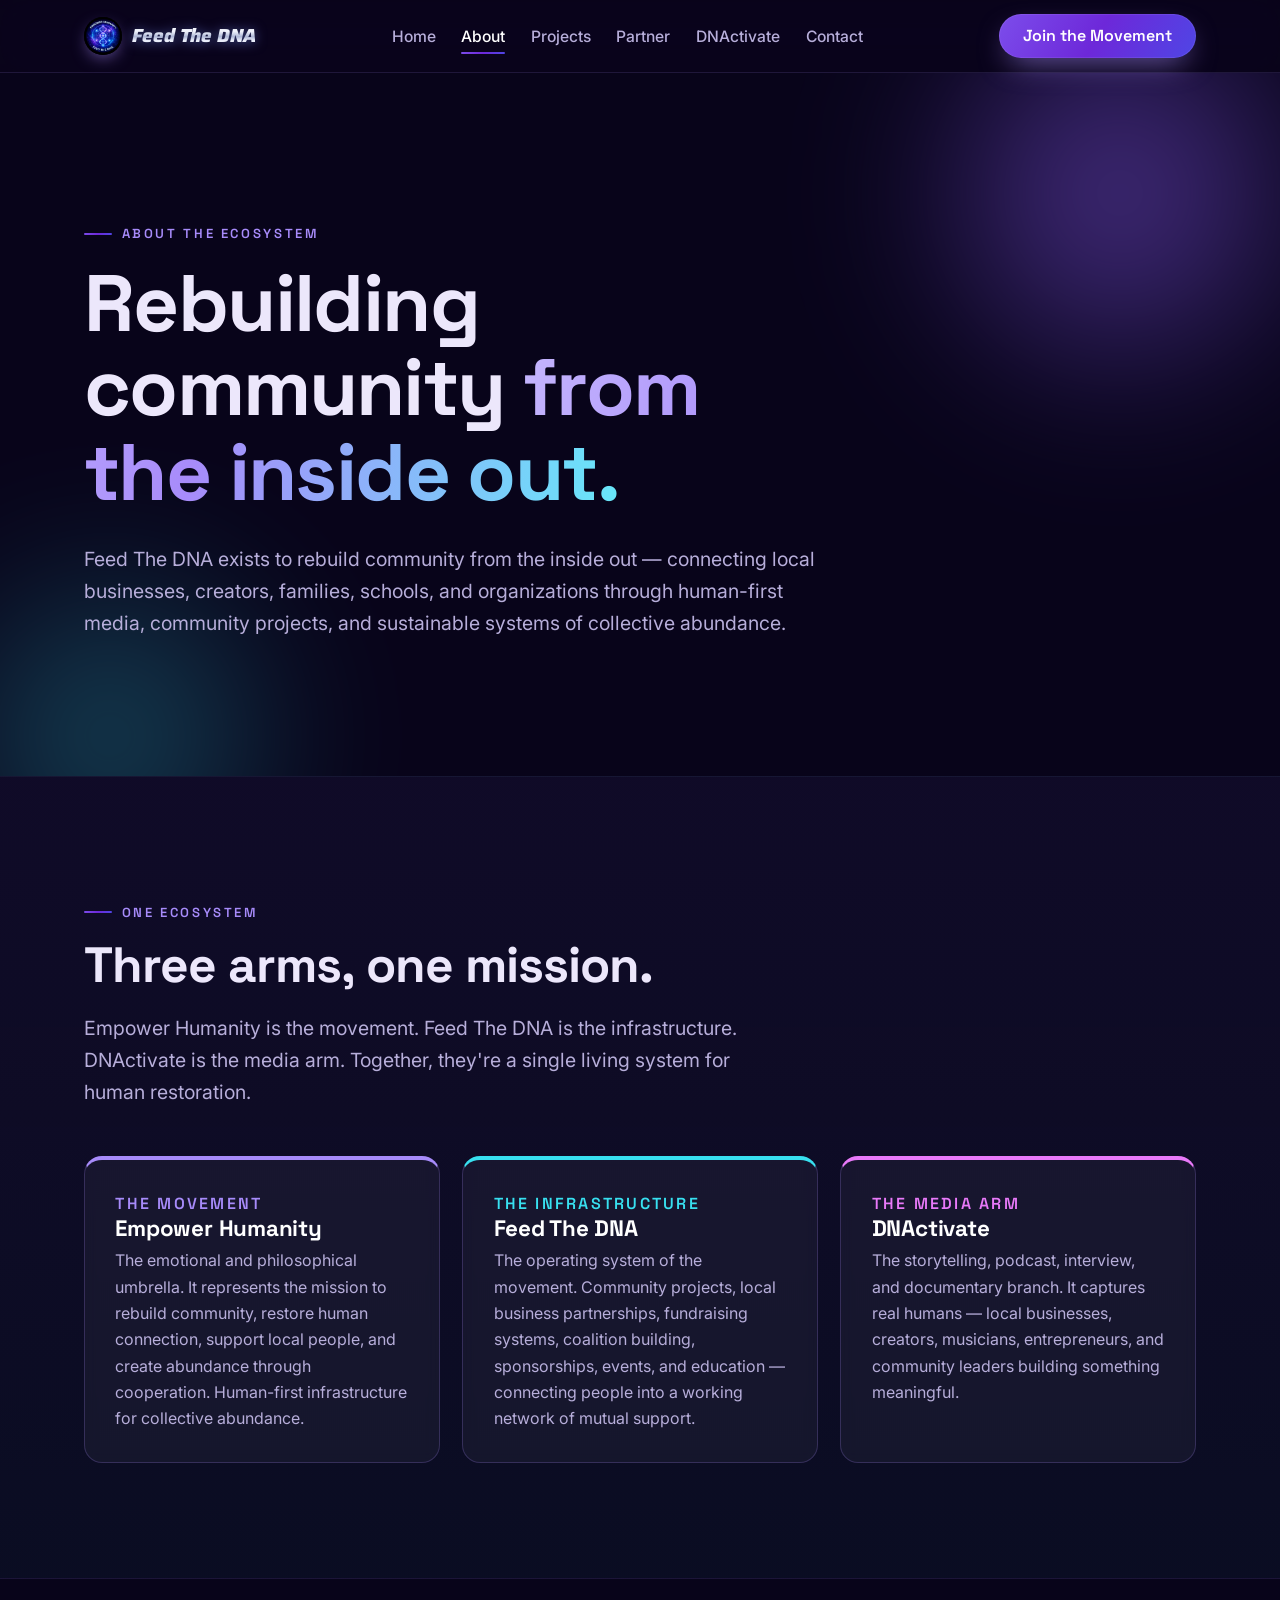
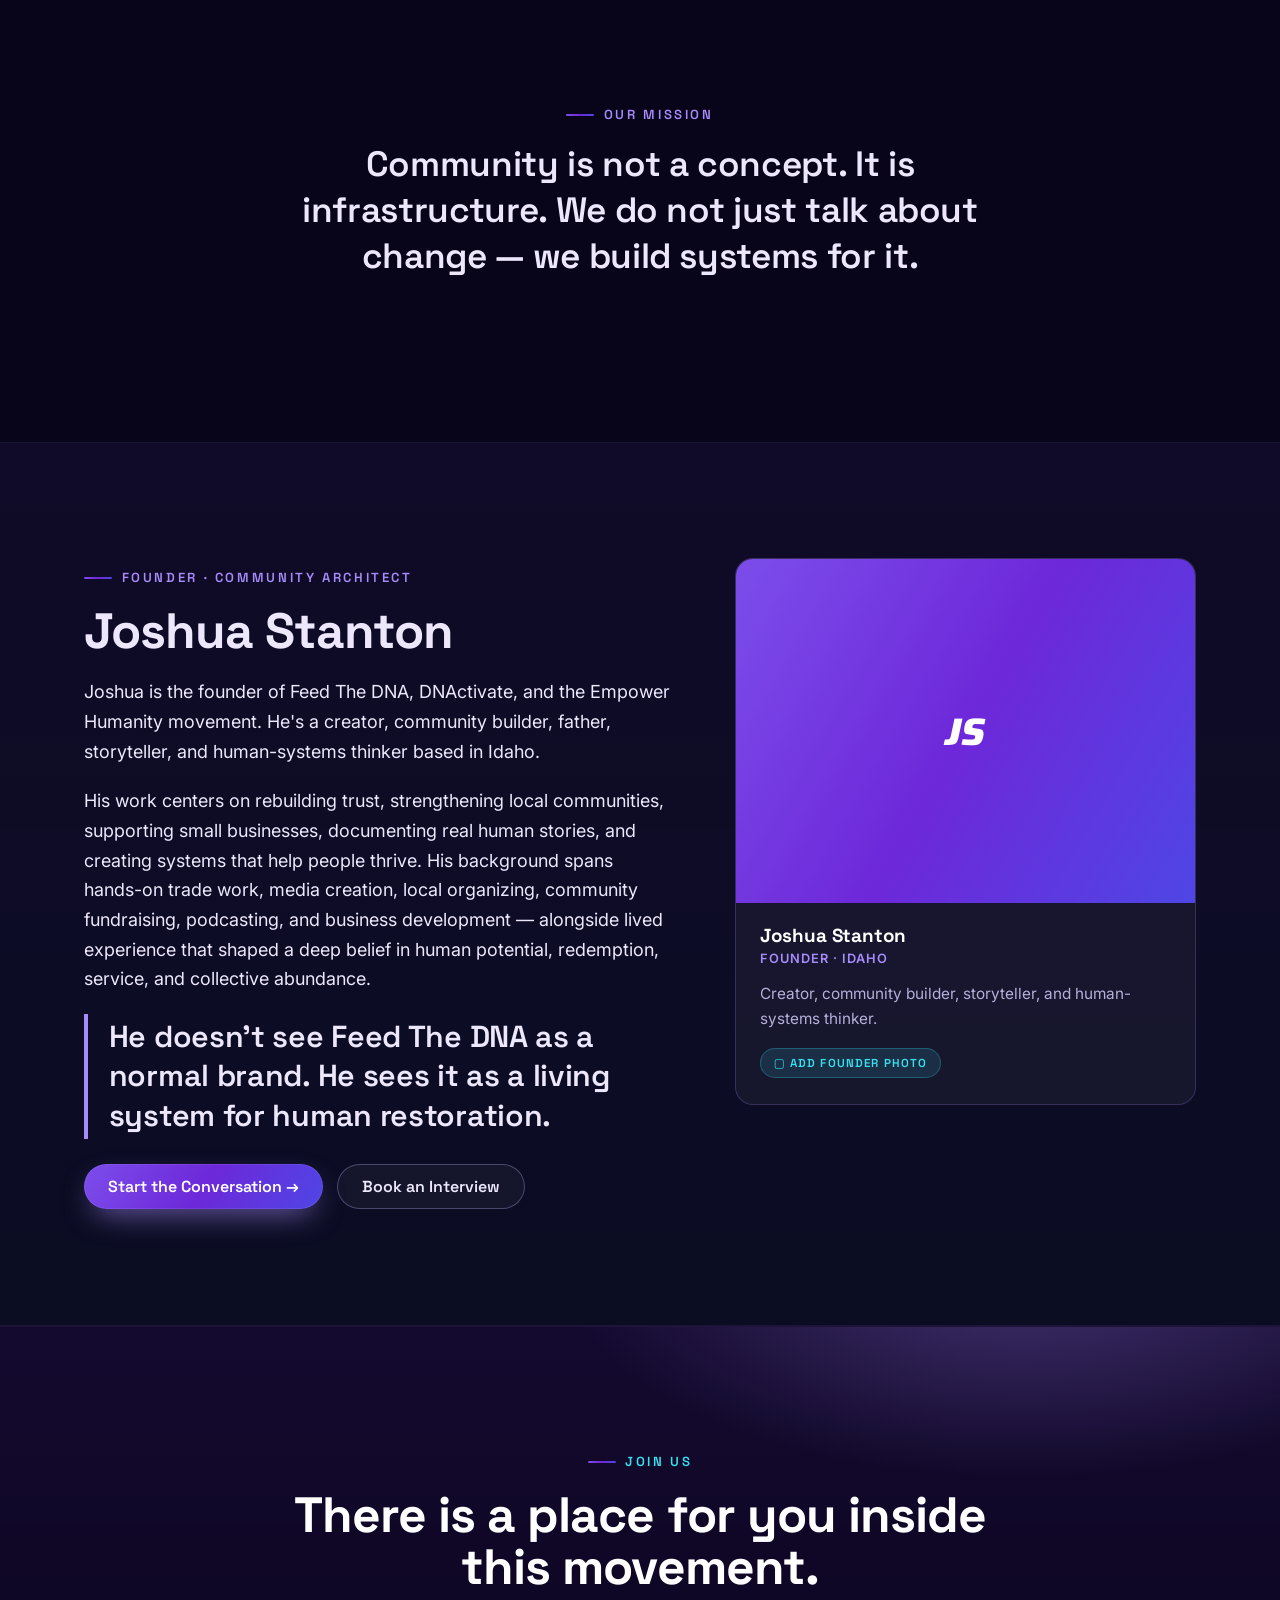
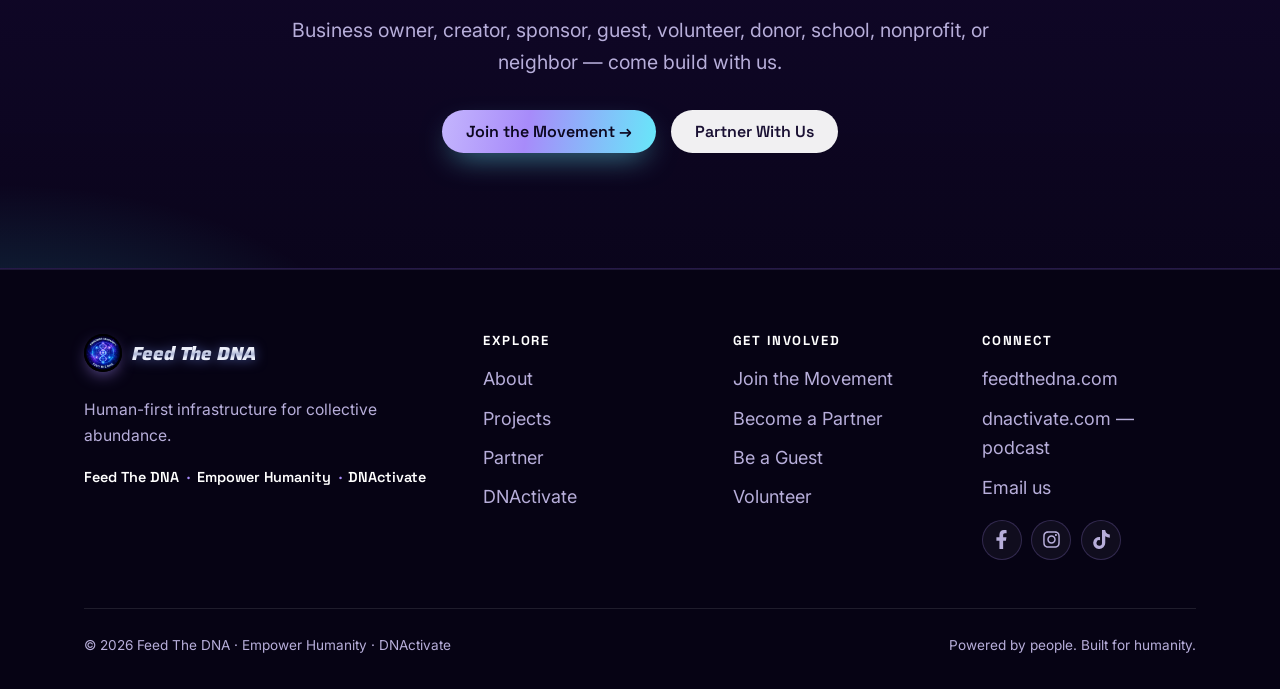
==== about.html @ fb220756 "Initial commit: Feed The DNA ecosystem site Hand-coded static site for the Empower Humanity / Feed T" ====
<!DOCTYPE html>
<html lang="en">
<head>
  <meta charset="UTF-8" />
  <meta name="viewport" content="width=device-width, initial-scale=1.0" />
  <title>About · The Movement, The Infrastructure, The Media | Feed The DNA</title>
  <meta name="description" content="The story of Feed The DNA, Empower Humanity, and DNActivate — one human-first ecosystem rebuilding community from the inside out, founded by Idaho community architect Joshua Stanton." />
  <meta name="keywords" content="Feed The DNA about, Empower Humanity, DNActivate, Joshua Stanton, Idaho community builder, community infrastructure, human potential, grassroots movement" />
  <link rel="preconnect" href="https://fonts.googleapis.com" />
  <link rel="preconnect" href="https://fonts.gstatic.com" crossorigin />
  <link href="https://fonts.googleapis.com/css2?family=Space+Grotesk:wght@500;600;700&family=Inter:wght@400;500;600&display=swap" rel="stylesheet" />
  <link rel="icon" type="image/png" href="assets/images/feedthedna-badge.png" />
  <link rel="stylesheet" href="css/styles.css" />
</head>
<body>

  <header class="nav">
    <div class="container nav__inner">
      <a class="brand" href="index.html">
        <span class="brand__mark" aria-hidden="true"><img src="assets/images/feedthedna-badge.png" alt="" /></span>
        <span>Feed&nbsp;The&nbsp;DNA</span>
      </a>
      <nav aria-label="Primary">
        <ul class="nav__links">
          <li><a href="index.html">Home</a></li>
          <li><a href="about.html" aria-current="page">About</a></li>
          <li><a href="projects.html">Projects</a></li>
          <li><a href="partner.html">Partner</a></li>
          <li><a href="dnactivate.html">DNActivate</a></li>
          <li><a href="contact.html">Contact</a></li>
        </ul>
      </nav>
      <a class="btn btn--primary nav__cta" href="contact.html">Join the Movement</a>
      <button class="nav__toggle" aria-label="Menu" aria-expanded="false"><span></span><span></span><span></span></button>
    </div>
  </header>

  <main>
    <!-- Hero -->
    <section class="hero">
      <div class="hero__bg" aria-hidden="true">
        <div class="hero__blob hero__blob--1"></div>
        <div class="hero__blob hero__blob--2"></div>
      </div>
      <div class="container">
        <p class="eyebrow">About the ecosystem</p>
        <h1 style="max-width:14ch;">Rebuilding community <span class="text-gradient">from the inside out.</span></h1>
        <p class="lead">Feed The DNA exists to rebuild community from the inside out &mdash; connecting local businesses, creators, families, schools, and organizations through human-first media, community projects, and sustainable systems of collective abundance.</p>
      </div>
    </section>

    <!-- Brand architecture -->
    <section class="section section--alt">
      <div class="container">
        <div class="section-head reveal">
          <p class="eyebrow">One ecosystem</p>
          <h2>Three arms, one mission.</h2>
          <p class="lead">Empower Humanity is the movement. Feed The DNA is the infrastructure. DNActivate is the media arm. Together, they're a single living system for human restoration.</p>
        </div>

        <div class="grid grid--3">
          <article class="card eco eco--movement reveal">
            <p class="eco__tag">The movement</p>
            <h3>Empower Humanity</h3>
            <p>The emotional and philosophical umbrella. It represents the mission to rebuild community, restore human connection, support local people, and create abundance through cooperation. Human-first infrastructure for collective abundance.</p>
          </article>
          <article class="card eco eco--infra reveal">
            <p class="eco__tag">The infrastructure</p>
            <h3>Feed The DNA</h3>
            <p>The operating system of the movement. Community projects, local business partnerships, fundraising systems, coalition building, sponsorships, events, and education &mdash; connecting people into a working network of mutual support.</p>
          </article>
          <article class="card eco eco--media reveal">
            <p class="eco__tag">The media arm</p>
            <h3>DNActivate</h3>
            <p>The storytelling, podcast, interview, and documentary branch. It captures real humans &mdash; local businesses, creators, musicians, entrepreneurs, and community leaders building something meaningful.</p>
          </article>
        </div>
      </div>
    </section>

    <!-- Mission statement -->
    <section class="section">
      <div class="container">
        <div class="section-head section-head--center reveal">
          <p class="eyebrow" style="justify-content:center;">Our mission</p>
          <p class="callout" style="border:0; padding:0; text-align:center; font-size:clamp(1.5rem,3.2vw,2.2rem);">Community is not a concept. It is infrastructure. We do not just talk about change &mdash; we build systems for it.</p>
        </div>
      </div>
    </section>

    <!-- Founder -->
    <section class="section section--alt" id="founder">
      <div class="container">
        <div class="hero__grid">
          <div class="reveal">
            <p class="eyebrow">Founder · Community architect</p>
            <h2>Joshua Stanton</h2>
            <p>Joshua is the founder of Feed The DNA, DNActivate, and the Empower Humanity movement. He's a creator, community builder, father, storyteller, and human-systems thinker based in Idaho.</p>
            <p>His work centers on rebuilding trust, strengthening local communities, supporting small businesses, documenting real human stories, and creating systems that help people thrive. His background spans hands-on trade work, media creation, local organizing, community fundraising, podcasting, and business development &mdash; alongside lived experience that shaped a deep belief in human potential, redemption, service, and collective abundance.</p>
            <p class="callout">He doesn't see Feed The DNA as a normal brand. He sees it as a living system for human restoration.</p>
            <div class="cta-row" style="margin-top:1.6rem;">
              <a class="btn btn--primary" href="contact.html">Start the Conversation &rarr;</a>
              <a class="btn btn--ghost" href="dnactivate.html">Book an Interview</a>
            </div>
          </div>
          <aside class="person reveal" style="align-self:start;">
            <div class="person__photo">JS</div>
            <div class="person__body">
              <h3 class="person__name">Joshua Stanton</h3>
              <p class="person__role">Founder · Idaho</p>
              <p class="person__bio">Creator, community builder, storyteller, and human-systems thinker.</p>
              <p style="margin:.9rem 0 0;"><span class="placeholder-note">▢ Add founder photo</span></p>
            </div>
          </aside>
        </div>
      </div>
    </section>

    <!-- CTA band -->
    <section class="section band">
      <div class="container">
        <div class="section-head section-head--center reveal" style="margin-bottom:2rem;">
          <p class="eyebrow" style="justify-content:center;">Join us</p>
          <h2>There is a place for you inside this movement.</h2>
          <p class="lead" style="margin-inline:auto;">Business owner, creator, sponsor, guest, volunteer, donor, school, nonprofit, or neighbor &mdash; come build with us.</p>
        </div>
        <div class="cta-row reveal" style="justify-content:center;">
          <a class="btn btn--gold" href="contact.html">Join the Movement &rarr;</a>
          <a class="btn btn--light" href="partner.html">Partner With Us</a>
        </div>
      </div>
    </section>
  </main>

  <footer class="footer">
    <div class="container">
      <div class="footer__grid">
        <div>
          <a class="brand" href="index.html"><span class="brand__mark" aria-hidden="true"><img src="assets/images/feedthedna-badge.png" alt="" /></span><span>Feed&nbsp;The&nbsp;DNA</span></a>
          <p class="footer__tagline">Human-first infrastructure for collective abundance.</p>
          <div class="footer__brands"><span>Feed The DNA</span><span>Empower Humanity</span><span>DNActivate</span></div>
        </div>
        <div>
          <h4>Explore</h4>
          <ul>
            <li><a href="about.html">About</a></li>
            <li><a href="projects.html">Projects</a></li>
            <li><a href="partner.html">Partner</a></li>
            <li><a href="dnactivate.html">DNActivate</a></li>
          </ul>
        </div>
        <div>
          <h4>Get involved</h4>
          <ul>
            <li><a href="contact.html">Join the Movement</a></li>
            <li><a href="partner.html">Become a Partner</a></li>
            <li><a href="dnactivate.html">Be a Guest</a></li>
            <li><a href="contact.html">Volunteer</a></li>
          </ul>
        </div>
        <div>
          <h4>Connect</h4>
          <ul>
            <li><a href="https://www.feedthedna.com" target="_blank" rel="noopener">feedthedna.com</a></li>
            <li><a href="https://www.dnactivate.com" target="_blank" rel="noopener">dnactivate.com &mdash; podcast</a></li>
            <li><a href="contact.html">Email us</a></li>
          </ul>
          <div class="socials">
            <a class="social" href="https://www.facebook.com/share/1DpHsLjk6c" target="_blank" rel="noopener" aria-label="Facebook"><svg viewBox="0 0 320 512" aria-hidden="true"><path d="M279.14 288l14.22-92.66h-88.91v-60.13c0-25.35 12.42-50.06 52.24-50.06h40.42V6.26S260.43 0 225.36 0c-73.22 0-121.08 44.38-121.08 124.72v70.62H22.89V288h81.39v224h100.17V288z"/></svg></a>
            <a class="social" href="https://www.instagram.com/stantonsonanisland/" target="_blank" rel="noopener" aria-label="Instagram"><svg viewBox="0 0 448 512" aria-hidden="true"><path d="M224.1 141c-63.6 0-114.9 51.3-114.9 114.9s51.3 114.9 114.9 114.9S339 319.5 339 255.9 287.7 141 224.1 141zm0 189.6c-41.1 0-74.7-33.5-74.7-74.7s33.5-74.7 74.7-74.7 74.7 33.5 74.7 74.7-33.6 74.7-74.7 74.7zm146.4-194.3c0 14.9-12 26.8-26.8 26.8-14.9 0-26.8-12-26.8-26.8s12-26.8 26.8-26.8 26.8 12 26.8 26.8zm76.1 27.2c-1.7-35.9-9.9-67.7-36.2-93.9-26.2-26.2-58-34.4-93.9-36.2-37-2.1-147.9-2.1-184.9 0-35.8 1.7-67.6 9.9-93.9 36.1s-34.4 58-36.2 93.9c-2.1 37-2.1 147.9 0 184.9 1.7 35.9 9.9 67.7 36.2 93.9s58 34.4 93.9 36.2c37 2.1 147.9 2.1 184.9 0 35.9-1.7 67.7-9.9 93.9-36.2 26.2-26.2 34.4-58 36.2-93.9 2.1-37 2.1-147.8 0-184.8zM398.8 388c-7.8 19.6-22.9 34.7-42.6 42.6-29.5 11.7-99.5 9-132.1 9s-102.7 2.6-132.1-9c-19.6-7.8-34.7-22.9-42.6-42.6-11.7-29.5-9-99.5-9-132.1s-2.6-102.7 9-132.1c7.8-19.6 22.9-34.7 42.6-42.6 29.5-11.7 99.5-9 132.1-9s102.7-2.6 132.1 9c19.6 7.8 34.7 22.9 42.6 42.6 11.7 29.5 9 99.5 9 132.1s2.7 102.7-9 132.1z"/></svg></a>
            <a class="social" href="https://www.tiktok.com/@stantonsonanisland" target="_blank" rel="noopener" aria-label="TikTok"><svg viewBox="0 0 448 512" aria-hidden="true"><path d="M448 209.91a210.06 210.06 0 0 1-122.77-39.25V349.38A162.55 162.55 0 1 1 185 188.31V278.2a74.62 74.62 0 1 0 52.23 71.18V0h88a121.18 121.18 0 0 0 1.86 22.17h0A122.18 122.18 0 0 0 381 102.39a121.43 121.43 0 0 0 67 20.14z"/></svg></a>
          </div>
        </div>
      </div>
      <div class="footer__bottom">
        <span>© <span data-year>2026</span> Feed The DNA · Empower Humanity · DNActivate</span>
        <span>Powered by people. Built for humanity.</span>
      </div>
    </div>
  </footer>

  <script src="js/main.js"></script>
</body>
</html>
---- css/styles.css ----
/* ==========================================================================
   Feed the DNA — Empower Humanity · DNActivate
   Cosmic / sacred-geometry theme. Deep violet space, chrome wordmarks,
   Flower-of-Life motif. DNActivate page overrides to a blue/orange DNA palette.
   ========================================================================== */
@import url('https://fonts.googleapis.com/css2?family=Saira:ital,wght@1,600;1,700;1,800;1,900&display=swap');

/* ---- Design tokens ----------------------------------------------------- */
:root {
  /* Cosmic neutrals */
  --bg-0:        #08041A;   /* near-black violet (page base) */
  --bg-1:        #0E0726;
  --bg-2:        #160A33;
  --ink:         #ECE7FB;   /* light text */
  --ink-soft:    #B7AEDA;
  --ink-faint:   #8A80B4;

  /* Accents */
  --accent:      #A78BFA;   /* violet — links, eyebrows */
  --accent-2:    #38E0F0;   /* cyan — secondary glow */
  --magenta:     #E879F9;
  --grad-primary: linear-gradient(120deg, #7C4DEB 0%, #6D28D9 50%, #4F46E5 100%);
  --grad-text:    linear-gradient(100deg, #C4B5FD 0%, #A78BFA 40%, #67E8F9 100%);
  --grad-soft:    linear-gradient(120deg, rgba(139,92,246,.18), rgba(56,224,240,.16));

  /* Chrome wordmark gradient */
  --chrome: linear-gradient(180deg, #ffffff 0%, #eef1fb 36%, #aeb7d6 52%, #e9edfa 64%, #ffffff 100%);

  /* Glass surfaces */
  --panel:       rgba(255,255,255,.045);
  --panel-2:     rgba(255,255,255,.07);
  --panel-brd:   color-mix(in srgb, var(--accent) 22%, transparent);

  /* Legacy aliases (kept so older references still resolve) */
  --flame: var(--grad-primary);
  --flame-soft: var(--grad-soft);
  --text-grad: var(--grad-text);
  --gold: var(--accent);
  --gold-bright: var(--accent-2);
  --copper: var(--accent);
  --olive: var(--accent-2);

  /* Type */
  --font-chrome: "Saira", "Space Grotesk", system-ui, sans-serif;
  --font-display: "Space Grotesk", "Segoe UI", system-ui, sans-serif;
  --font-body: "Inter", "Segoe UI", system-ui, -apple-system, sans-serif;

  /* Structure */
  --maxw: 1160px;
  --radius: 18px;
  --radius-sm: 12px;
  --shadow: 0 24px 60px -26px rgba(0,0,0,.75);
  --shadow-soft: 0 14px 40px -22px color-mix(in srgb, var(--accent) 55%, transparent);
  --ease: cubic-bezier(.22,.61,.36,1);
}

/* DNActivate page palette override (blue + orange DNA) */
body.page-dna {
  --accent:   #35BBFF;
  --accent-2: #FF8A2A;
  --magenta:  #FF7A18;
  --grad-primary: linear-gradient(120deg, #1B73C8 0%, #3A37B0 50%, #C24E08 100%);
  --grad-text:    linear-gradient(100deg, #8FD9FF 0%, #C9B6FF 45%, #FFB23E 100%);
  --grad-soft:    linear-gradient(120deg, rgba(46,168,255,.18), rgba(255,122,24,.16));
}

/* ---- Reset / base ------------------------------------------------------ */
*, *::before, *::after { box-sizing: border-box; }
html { scroll-behavior: smooth; -webkit-text-size-adjust: 100%; background: var(--bg-0); }
body {
  margin: 0;
  font-family: var(--font-body);
  font-size: 18px;
  line-height: 1.65;
  color: var(--ink);
  background: var(--bg-0);
  -webkit-font-smoothing: antialiased;
  text-rendering: optimizeLegibility;
  position: relative;
}

/* Global cosmic background — glows + base (no-JS friendly) */
body::before {
  content: ""; position: fixed; inset: 0; z-index: -2; pointer-events: none;
  background:
    radial-gradient(1000px 560px at 50% -8%, rgba(139,92,246,.40), transparent 60%),
    radial-gradient(760px 620px at 10% 16%, rgba(76,29,149,.42), transparent 62%),
    radial-gradient(820px 640px at 92% 26%, rgba(37,99,235,.26), transparent 60%),
    radial-gradient(700px 700px at 70% 108%, rgba(124,58,237,.3), transparent 60%),
    linear-gradient(180deg, #0A0520 0%, #0D0726 42%, #08041A 100%);
}
/* Flower-of-Life dome + starfield */
body::after {
  content: ""; position: fixed; inset: 0; z-index: -1; pointer-events: none;
  background:
    url('../assets/flower-of-life.svg') center -110px / min(880px, 128vw) auto no-repeat,
    radial-gradient(1.4px 1.4px at 12% 22%, rgba(255,255,255,.7), transparent 60%),
    radial-gradient(1.2px 1.2px at 28% 64%, rgba(255,255,255,.55), transparent 60%),
    radial-gradient(1.6px 1.6px at 48% 32%, rgba(255,255,255,.65), transparent 60%),
    radial-gradient(1.2px 1.2px at 66% 72%, rgba(199,210,254,.6), transparent 60%),
    radial-gradient(1.5px 1.5px at 82% 18%, rgba(255,255,255,.6), transparent 60%),
    radial-gradient(1.1px 1.1px at 90% 56%, rgba(255,255,255,.5), transparent 60%),
    radial-gradient(1.3px 1.3px at 38% 88%, rgba(255,255,255,.5), transparent 60%);
  opacity: .6;
}
/* DNActivate: drop the violet flower-of-life dome, keep only the starfield */
body.page-dna::after {
  opacity: .4;
  background:
    radial-gradient(1.4px 1.4px at 12% 22%, rgba(255,255,255,.7), transparent 60%),
    radial-gradient(1.2px 1.2px at 28% 64%, rgba(255,255,255,.55), transparent 60%),
    radial-gradient(1.6px 1.6px at 48% 32%, rgba(255,255,255,.65), transparent 60%),
    radial-gradient(1.2px 1.2px at 66% 72%, rgba(199,210,254,.6), transparent 60%),
    radial-gradient(1.5px 1.5px at 82% 18%, rgba(255,255,255,.6), transparent 60%),
    radial-gradient(1.1px 1.1px at 90% 56%, rgba(255,255,255,.5), transparent 60%),
    radial-gradient(1.3px 1.3px at 38% 88%, rgba(255,255,255,.5), transparent 60%);
}
/* DNActivate: recolor the global cosmic wash to blue + orange */
body.page-dna::before {
  background:
    radial-gradient(1000px 560px at 50% -8%, rgba(46,168,255,.40), transparent 60%),
    radial-gradient(760px 620px at 10% 16%, rgba(37,99,235,.34), transparent 62%),
    radial-gradient(820px 640px at 90% 28%, rgba(255,122,24,.26), transparent 60%),
    radial-gradient(720px 700px at 72% 112%, rgba(255,138,42,.22), transparent 60%),
    linear-gradient(180deg, #04122A 0%, #06122B 44%, #050A1E 100%);
}

img { max-width: 100%; display: block; }
a { color: var(--accent); text-decoration: none; }
a:hover { text-decoration: underline; }

h1, h2, h3, h4 {
  font-family: var(--font-display);
  line-height: 1.06;
  letter-spacing: -0.02em;
  margin: 0 0 .4em;
  font-weight: 700;
  color: var(--ink);
}
h1 { font-size: clamp(2.6rem, 7vw, 5rem); }
h2 { font-size: clamp(2rem, 4.5vw, 3.1rem); }
h3 { font-size: 1.4rem; letter-spacing: -0.01em; }
p { margin: 0 0 1.1em; }

.container { width: 100%; max-width: var(--maxw); margin-inline: auto; padding-inline: 24px; }
.section { padding: clamp(64px, 9vw, 116px) 0; position: relative; }
.section--tight { padding: clamp(48px, 6vw, 80px) 0; }
.section--alt {
  background: linear-gradient(180deg, rgba(124,92,220,.07), rgba(56,224,240,.04));
  border-block: 1px solid rgba(168,140,255,.08);
}

.eyebrow {
  font-family: var(--font-display);
  font-weight: 600;
  font-size: .82rem;
  letter-spacing: .2em;
  text-transform: uppercase;
  color: var(--accent);
  margin: 0 0 1rem;
  display: inline-flex;
  align-items: center;
  gap: .6rem;
}
.eyebrow::before { content: ""; width: 28px; height: 2px; background: var(--grad-primary); border-radius: 2px; }
.lead { font-size: 1.22rem; color: var(--ink-soft); max-width: 62ch; }

/* Heading accents */
.text-gradient {
  background: var(--grad-text);
  -webkit-background-clip: text; background-clip: text; color: transparent;
}
.text-chrome, .wordmark {
  font-family: var(--font-chrome);
  font-style: italic;
  font-weight: 800;
  letter-spacing: -.01em;
  background: var(--chrome);
  -webkit-background-clip: text; background-clip: text; color: transparent;
  filter: drop-shadow(0 2px 14px rgba(120,150,255,.55));
}

.callout {
  font-family: var(--font-display);
  font-weight: 600;
  font-size: clamp(1.3rem, 2.6vw, 1.9rem);
  line-height: 1.3; letter-spacing: -.01em;
  border-left: 4px solid var(--accent);
  padding: .2rem 0 .2rem 1.3rem; margin: 0;
}

.visually-hidden {
  position: absolute !important; width: 1px; height: 1px; padding: 0; margin: -1px;
  overflow: hidden; clip: rect(0 0 0 0); white-space: nowrap; border: 0;
}

/* ---- Buttons ----------------------------------------------------------- */
.btn {
  display: inline-flex; align-items: center; gap: .55rem;
  font-family: var(--font-display); font-weight: 600; font-size: 1rem;
  padding: .85rem 1.5rem; border-radius: 999px; border: 0; cursor: pointer;
  transition: transform .25s var(--ease), box-shadow .25s var(--ease), background .25s var(--ease), color .25s var(--ease);
  text-decoration: none; line-height: 1;
}
.btn--primary {
  background: var(--grad-primary); color: #fff;
  box-shadow: 0 12px 30px -10px color-mix(in srgb, var(--accent) 72%, transparent), inset 0 0 0 1px rgba(255,255,255,.08);
}
.btn--primary:hover { transform: translateY(-2px); box-shadow: 0 18px 40px -10px color-mix(in srgb, var(--accent-2) 55%, transparent); text-decoration: none; }
.btn--ghost { background: rgba(255,255,255,.04); color: var(--ink); border: 1.5px solid rgba(199,189,255,.3); }
.btn--ghost:hover { border-color: var(--accent); color: #fff; transform: translateY(-2px); text-decoration: none; box-shadow: 0 0 0 3px rgba(167,139,250,.18); }
.btn--light { background: rgba(255,255,255,.94); color: #1a1033; }
.btn--light:hover { transform: translateY(-2px); text-decoration: none; box-shadow: 0 14px 30px -12px rgba(255,255,255,.4); }
.btn--gold { background: var(--grad-text); color: #0c0720; box-shadow: 0 12px 30px -10px rgba(103,232,249,.6); }
.btn--gold:hover { transform: translateY(-2px); text-decoration: none; }
.cta-row { display: flex; flex-wrap: wrap; gap: .9rem; }

/* Visible keyboard focus (WCAG 2.4.7) */
a:focus-visible, .btn:focus-visible, .nav__links a:focus-visible, .brand:focus-visible,
.card__link:focus-visible, .nav__toggle:focus-visible, input:focus-visible,
textarea:focus-visible, select:focus-visible {
  outline: 2px solid var(--accent-2);
  outline-offset: 3px;
  border-radius: 6px;
}

/* ---- Navigation -------------------------------------------------------- */
.nav {
  position: sticky; top: 0; z-index: 50;
  background: rgba(10,5,26,.72);
  backdrop-filter: saturate(150%) blur(14px);
  border-bottom: 1px solid rgba(168,140,255,.14);
}
.nav__inner { display: flex; align-items: center; justify-content: space-between; gap: 1.5rem; height: 72px; }
.brand { display: inline-flex; align-items: center; gap: .6rem; font-family: var(--font-chrome); font-style: italic; font-weight: 800; font-size: 1.18rem; color: var(--ink); letter-spacing: -.01em; }
.brand:hover { text-decoration: none; }
.brand span:not(.brand__mark) {
  background: var(--chrome); -webkit-background-clip: text; background-clip: text; color: transparent;
  filter: drop-shadow(0 1px 6px rgba(120,150,255,.5));
}
.brand__mark {
  width: 38px; height: 38px; border-radius: 50%; overflow: hidden; background: #05030f;
  box-shadow: 0 6px 18px -6px color-mix(in srgb, var(--accent) 80%, transparent); flex: none;
}
.brand__mark img { width: 100%; height: 100%; object-fit: cover; display: block; }

/* Social icon links */
.socials { display: flex; gap: .6rem; margin-top: 1.1rem; }
.social {
  width: 40px; height: 40px; border-radius: 50%; display: grid; place-items: center;
  background: var(--panel); border: 1px solid var(--panel-brd); color: var(--ink-soft);
  transition: transform .2s var(--ease), border-color .2s var(--ease), color .2s var(--ease), box-shadow .2s var(--ease);
}
.social:hover { color: #fff; border-color: var(--accent); transform: translateY(-2px); box-shadow: 0 0 0 3px color-mix(in srgb, var(--accent) 18%, transparent); text-decoration: none; }
.social svg { width: 19px; height: 19px; fill: currentColor; }
.nav__links { display: flex; align-items: center; gap: 1.6rem; list-style: none; margin: 0; padding: 0; }
.nav__links a { color: var(--ink-soft); font-weight: 500; font-size: .98rem; position: relative; padding: .25rem 0; }
.nav__links a:hover, .nav__links a[aria-current="page"] { color: #fff; text-decoration: none; }
.nav__links a[aria-current="page"]::after { content: ""; position: absolute; left: 0; right: 0; bottom: -4px; height: 2px; background: var(--grad-primary); border-radius: 2px; }
.nav__cta { display: inline-flex; }
.nav__toggle { display: none; background: none; border: 0; cursor: pointer; padding: 8px; }
.nav__toggle span { display: block; width: 24px; height: 2px; background: var(--ink); margin: 5px 0; border-radius: 2px; transition: .25s var(--ease); }

/* ---- Hero (text) ------------------------------------------------------- */
.hero { position: relative; overflow: hidden; padding: clamp(72px, 11vw, 148px) 0 clamp(64px, 9vw, 116px); }
.hero__bg { position: absolute; inset: 0; z-index: 0; pointer-events: none; }
.hero__blob { position: absolute; border-radius: 50%; filter: blur(70px); opacity: .55; }
.hero__blob--1 { width: 480px; height: 480px; background: radial-gradient(circle, #8B5CF6, transparent 70%); top: -120px; right: -80px; }
.hero__blob--2 { width: 440px; height: 440px; background: radial-gradient(circle, #38E0F0, transparent 70%); bottom: -180px; left: -110px; opacity: .32; }
.hero .container { position: relative; z-index: 1; }
.hero__grid { display: grid; grid-template-columns: 1.12fr .88fr; gap: clamp(2rem, 5vw, 4rem); align-items: center; }
.hero h1 { margin-bottom: .35em; }
.hero__actions { display: flex; flex-wrap: wrap; gap: .9rem; margin-top: 2rem; }
.hero__stats { display: flex; gap: 2.2rem; margin-top: 3rem; flex-wrap: wrap; }
.stat__num { font-family: var(--font-display); font-weight: 700; font-size: 1.9rem; line-height: 1; }
.stat__label { font-size: .9rem; color: var(--ink-soft); margin-top: .35rem; }

/* ---- Hero (full-screen photo) ----------------------------------------- */
.hero--photo {
  position: relative; min-height: clamp(560px, 88vh, 940px);
  display: flex; align-items: flex-end;
  padding: clamp(96px, 14vh, 168px) 0 clamp(48px, 8vh, 104px);
  background-position: center; background-size: cover; background-repeat: no-repeat;
  overflow: hidden;
}
/* Cosmic overlay — adds glow/geometry, enhances the photo and carries the look in the image-less fallback */
.hero--photo::after { content: ""; position: absolute; inset: 0; z-index: 1; pointer-events: none; mix-blend-mode: screen; }
.hero--empower::after {
  background:
    radial-gradient(720px 240px at 50% 52%, rgba(150,180,255,.28), transparent 70%);
}
.hero--dnactivate::after {
  background:
    radial-gradient(680px 460px at 24% 26%, rgba(53,187,255,.5), transparent 62%),
    radial-gradient(620px 460px at 80% 74%, rgba(255,138,42,.42), transparent 64%);
}
/* On very narrow/portrait screens, letterbox the full banner instead of hard-cropping the sides */
@media (max-aspect-ratio: 3/4) { .hero--photo { background-size: contain; background-color: var(--bg-0); } }
.hero--photo .container { position: relative; z-index: 2; text-align: center; }
.hero--photo .lead { margin-inline: auto; }
.hero--photo .hero__actions { justify-content: center; margin-top: 1.6rem; }
.hero--photo .eyebrow { justify-content: center; }
.hero--empower {
  background-image:
    linear-gradient(180deg, rgba(8,4,22,.28) 0%, rgba(8,4,22,.04) 38%, rgba(8,4,22,.52) 74%, rgba(8,4,22,.96) 100%),
    url('../assets/images/empower-humanity.png');
}
.hero--dnactivate {
  background-image:
    linear-gradient(180deg, rgba(4,7,22,.30) 0%, rgba(4,7,22,.04) 38%, rgba(4,7,22,.58) 74%, rgba(4,7,22,.97) 100%),
    url('../assets/images/dnactivate.png');
}

/* Glass info card (used in two-col heroes) */
.hero__card {
  background: var(--panel); border: 1px solid var(--panel-brd);
  border-radius: var(--radius); padding: 2rem; box-shadow: var(--shadow);
  backdrop-filter: blur(8px); position: relative; overflow: hidden;
}
.hero__card::before { content: ""; position: absolute; inset: 0; background: radial-gradient(440px 220px at 90% -10%, rgba(167,139,250,.28), transparent 60%); }
.hero__card > * { position: relative; z-index: 1; }
.hero__card h3 { color: #fff; }
.hero__card p { color: var(--ink-soft); }
.hero__card-tag { font-family: var(--font-display); font-weight: 600; font-size: .78rem; letter-spacing: .16em; text-transform: uppercase; color: var(--accent-2); }

/* ---- Section header ---------------------------------------------------- */
.section-head { max-width: 64ch; margin-bottom: 3rem; }
.section-head--center { margin-inline: auto; text-align: center; }

/* ---- Cards / grids ----------------------------------------------------- */
.grid { display: grid; gap: 1.4rem; }
.grid--3 { grid-template-columns: repeat(3, 1fr); }
.grid--2 { grid-template-columns: repeat(2, 1fr); }
.grid--4 { grid-template-columns: repeat(4, 1fr); }

.card {
  background: var(--panel); border: 1px solid var(--panel-brd);
  border-radius: var(--radius); padding: 1.9rem;
  backdrop-filter: blur(6px);
  transition: transform .3s var(--ease), box-shadow .3s var(--ease), border-color .3s var(--ease);
}
.card:hover { transform: translateY(-4px); box-shadow: var(--shadow-soft); border-color: rgba(167,139,250,.4); }
.card__icon { width: 52px; height: 52px; border-radius: 14px; background: var(--grad-soft); display: grid; place-items: center; font-size: 1.5rem; margin-bottom: 1.1rem; border: 1px solid color-mix(in srgb, var(--accent) 24%, transparent); }
.card h3 { margin-bottom: .4rem; color: #fff; }
.card p { color: var(--ink-soft); margin: 0; font-size: 1rem; }
.card__link { display: inline-block; margin-top: 1rem; font-family: var(--font-display); font-weight: 600; font-size: .95rem; }

/* Ecosystem cards — cosmic trio */
.eco { border-top: 4px solid var(--accent); }
.eco--movement { border-top-color: #A78BFA; }
.eco--infra    { border-top-color: #38E0F0; }
.eco--media    { border-top-color: #E879F9; }
.eco__tag { font-family: var(--font-display); font-weight: 600; font-size: .78rem; letter-spacing: .14em; text-transform: uppercase; color: var(--ink-faint); margin-bottom: .4rem; }
.eco--movement .eco__tag { color: #A78BFA; }
.eco--infra .eco__tag { color: #38E0F0; }
.eco--media .eco__tag { color: #E879F9; }

/* ---- Operating loop ---------------------------------------------------- */
.loop { display: grid; grid-template-columns: repeat(4, 1fr); gap: 1.2rem; counter-reset: step; }
.loop__step { position: relative; background: var(--panel); border: 1px solid var(--panel-brd); border-radius: var(--radius); padding: 1.8rem 1.5rem; backdrop-filter: blur(6px); }
.loop__step::before { counter-increment: step; content: "0" counter(step); font-family: var(--font-display); font-weight: 700; font-size: .9rem; color: var(--accent); letter-spacing: .05em; }
.loop__step h3 { margin: .5rem 0 .4rem; color: #fff; }
.loop__step p { color: var(--ink-soft); font-size: .98rem; margin: 0; }
.loop__step:not(:last-child)::after { content: "→"; position: absolute; right: -1.05rem; top: 50%; transform: translateY(-50%); color: var(--accent-2); font-size: 1.4rem; font-weight: 700; z-index: 2; }

/* ---- Feature / pill lists --------------------------------------------- */
.feature-list { list-style: none; margin: 0; padding: 0; display: grid; gap: .85rem; }
.feature-list li { position: relative; padding-left: 2rem; color: var(--ink-soft); }
.feature-list li::before { content: "✓"; position: absolute; left: 0; top: 0; width: 1.4rem; height: 1.4rem; border-radius: 50%; background: var(--grad-soft); color: #fff; display: grid; place-items: center; font-size: .8rem; font-weight: 700; border: 1px solid color-mix(in srgb, var(--accent) 30%, transparent); }
.pills { display: flex; flex-wrap: wrap; gap: .7rem; padding: 0; margin: 0; list-style: none; }
.pills li { background: var(--panel); border: 1px solid color-mix(in srgb, var(--accent) 26%, transparent); border-radius: 999px; padding: .55rem 1.1rem; font-size: .95rem; font-weight: 500; color: var(--ink); transition: border-color .2s var(--ease), transform .2s var(--ease), box-shadow .2s var(--ease); }
.pills li:hover { border-color: var(--accent); transform: translateY(-2px); box-shadow: 0 0 0 3px rgba(167,139,250,.14); }

/* ---- Person / media cards --------------------------------------------- */
.person { background: var(--panel); border: 1px solid var(--panel-brd); border-radius: var(--radius); overflow: hidden; transition: transform .3s var(--ease), box-shadow .3s var(--ease); }
.person:hover { transform: translateY(-4px); box-shadow: var(--shadow-soft); }
.person__photo { aspect-ratio: 4 / 3; background: var(--grad-primary); display: grid; place-items: center; color: #fff; font-family: var(--font-chrome); font-style: italic; font-weight: 800; font-size: 2.4rem; }
.person__body { padding: 1.4rem 1.5rem 1.6rem; }
.person__name { font-family: var(--font-display); font-weight: 700; font-size: 1.18rem; margin: 0 0 .15rem; color: #fff; }
.person__role { color: var(--accent); font-size: .8rem; font-weight: 600; letter-spacing: .08em; text-transform: uppercase; margin-bottom: .7rem; }
.person__bio { color: var(--ink-soft); font-size: .96rem; margin: 0; }

.media-card { background: var(--panel); border: 1px solid var(--panel-brd); border-radius: var(--radius); overflow: hidden; transition: transform .3s var(--ease), box-shadow .3s var(--ease); }
.media-card:hover { transform: translateY(-4px); box-shadow: var(--shadow-soft); }
.media-card__thumb { aspect-ratio: 16 / 9; background: #0a0820; position: relative; display: grid; place-items: center; }
.media-card__thumb::after { content: "▶"; color: rgba(255,255,255,.9); font-size: 1.6rem; z-index: 1; }
.media-card__thumb::before { content: ""; position: absolute; inset: 0; background: radial-gradient(300px 160px at 70% 20%, rgba(56,224,240,.28), transparent 60%), radial-gradient(280px 160px at 20% 80%, rgba(255,122,24,.2), transparent 60%); }
.media-card__body { padding: 1.3rem 1.4rem 1.5rem; }
.media-card__kicker { font-family: var(--font-display); font-weight: 600; font-size: .72rem; letter-spacing: .14em; text-transform: uppercase; color: var(--accent-2); }
.media-card h3 { font-size: 1.15rem; margin: .3rem 0 .4rem; color: #fff; }
.media-card p { color: var(--ink-soft); font-size: .95rem; margin: 0; }

/* Placeholder marker */
.placeholder-note { display: inline-flex; align-items: center; gap: .5rem; font-family: var(--font-display); font-weight: 600; font-size: .72rem; letter-spacing: .1em; text-transform: uppercase; color: var(--accent-2); background: color-mix(in srgb, var(--accent-2) 12%, transparent); border: 1px solid color-mix(in srgb, var(--accent-2) 26%, transparent); border-radius: 999px; padding: .3rem .8rem; }

/* ---- Dark band --------------------------------------------------------- */
.band { background: linear-gradient(180deg, rgba(22,10,51,.85), rgba(10,5,28,.92)); color: var(--ink); position: relative; overflow: hidden; border-block: 1px solid rgba(168,140,255,.12); }
.band::before { content: ""; position: absolute; inset: 0; background: radial-gradient(760px 340px at 80% -10%, rgba(167,139,250,.3), transparent 60%), radial-gradient(620px 320px at 0% 120%, rgba(56,224,240,.22), transparent 60%); }
.band .container { position: relative; z-index: 1; }
.band h2, .band h3 { color: #fff; }
.band p { color: var(--ink-soft); }
.band .eyebrow { color: var(--accent-2); }

/* DNActivate page: flip alt-section tint and CTA band to blue/orange */
body.page-dna .section--alt { background: linear-gradient(180deg, rgba(46,168,255,.08), rgba(255,122,24,.05)); border-block-color: rgba(46,168,255,.12); }
body.page-dna .band { background: linear-gradient(180deg, rgba(8,26,51,.85), rgba(4,12,30,.92)); border-block-color: rgba(46,168,255,.14); }
body.page-dna .band::before { background: radial-gradient(760px 340px at 80% -10%, rgba(46,168,255,.3), transparent 60%), radial-gradient(620px 320px at 0% 120%, rgba(255,122,24,.22), transparent 60%); }

/* ---- Forms ------------------------------------------------------------- */
.signup { display: flex; gap: .7rem; flex-wrap: wrap; max-width: 480px; }
.signup input[type="email"] { flex: 1 1 220px; padding: .9rem 1.1rem; border-radius: 999px; border: 1px solid rgba(199,189,255,.3); background: rgba(255,255,255,.07); color: #fff; font-size: 1rem; font-family: var(--font-body); }
.signup input::placeholder { color: var(--ink-faint); }
.signup input:focus { outline: 2px solid var(--accent); outline-offset: 1px; }

.form { display: grid; gap: 1.1rem; max-width: 600px; }
.form .row { display: grid; grid-template-columns: 1fr 1fr; gap: 1.1rem; }
.form label { font-family: var(--font-display); font-weight: 600; font-size: .9rem; display: block; margin-bottom: .4rem; color: var(--ink); }
.form input, .form textarea, .form select { width: 100%; padding: .85rem 1rem; border-radius: var(--radius-sm); border: 1.5px solid rgba(199,189,255,.22); background: rgba(255,255,255,.05); font: inherit; color: var(--ink); }
.form input::placeholder, .form textarea::placeholder { color: var(--ink-faint); }
.form select option { color: #16102b; }
.form input:focus, .form textarea:focus, .form select:focus { outline: none; border-color: var(--accent); box-shadow: 0 0 0 3px rgba(167,139,250,.2); }
.form textarea { min-height: 150px; resize: vertical; }

/* ---- Contact details --------------------------------------------------- */
.contact-list { list-style: none; margin: 0; padding: 0; display: grid; gap: 1.3rem; }
.contact-list dt { font-family: var(--font-display); font-weight: 600; font-size: .78rem; letter-spacing: .12em; text-transform: uppercase; color: var(--ink-faint); margin-bottom: .2rem; }
.contact-list dd { margin: 0; font-size: 1.05rem; }

/* ---- Footer ------------------------------------------------------------ */
.footer { background: rgba(7,4,18,.7); color: var(--ink-soft); padding: 64px 0 32px; border-top: 1px solid rgba(168,140,255,.14); position: relative; }
.footer__grid { display: grid; grid-template-columns: 1.7fr 1fr 1fr 1fr; gap: 2.2rem; margin-bottom: 3rem; }
.footer h4 { color: #fff; font-size: .82rem; letter-spacing: .14em; text-transform: uppercase; margin-bottom: 1rem; }
.footer ul { list-style: none; margin: 0; padding: 0; display: grid; gap: .6rem; }
.footer a { color: var(--ink-soft); }
.footer a:hover { color: #fff; text-decoration: none; }
.footer__tagline { max-width: 36ch; font-size: .98rem; margin-top: 1rem; }
.footer__brands { display: flex; flex-wrap: wrap; gap: .5rem 1.1rem; margin-top: 1rem; font-family: var(--font-display); font-weight: 600; font-size: .9rem; color: #fff; }
.footer__brands span { position: relative; }
.footer__brands span:not(:last-child)::after { content: "·"; position: absolute; right: -.7rem; color: var(--accent); }
.footer__bottom { border-top: 1px solid rgba(255,255,255,.1); padding-top: 1.6rem; display: flex; justify-content: space-between; gap: 1rem; flex-wrap: wrap; font-size: .85rem; }

/* ---- Reveal-on-scroll -------------------------------------------------- */
.reveal { opacity: 0; transform: translateY(22px); transition: opacity .7s var(--ease), transform .7s var(--ease); }
.reveal.is-visible { opacity: 1; transform: none; }

/* ---- Responsive -------------------------------------------------------- */
@media (max-width: 960px) {
  .loop { grid-template-columns: repeat(2, 1fr); }
  .loop__step:nth-child(2)::after { display: none; }
}
@media (max-width: 900px) {
  .hero__grid { grid-template-columns: 1fr; }
  .grid--3, .grid--4 { grid-template-columns: repeat(2, 1fr); }
  .footer__grid { grid-template-columns: 1fr 1fr; }
}
@media (max-width: 720px) {
  body { font-size: 17px; }
  .nav__links {
    position: fixed; inset: 72px 0 auto 0; flex-direction: column; align-items: flex-start; gap: 0;
    background: rgba(10,5,26,.97); padding: 1rem 24px 1.5rem; border-bottom: 1px solid rgba(168,140,255,.18);
    box-shadow: var(--shadow); transform: translateY(-130%); transition: transform .3s var(--ease); backdrop-filter: blur(14px);
  }
  .nav__links.is-open { transform: none; }
  .nav__links li { width: 100%; }
  .nav__links a { display: block; padding: .8rem 0; width: 100%; }
  .nav__cta { display: none; }
  .nav__toggle { display: block; }
  .grid--3, .grid--4, .grid--2 { grid-template-columns: 1fr; }
  .loop { grid-template-columns: 1fr; }
  .loop__step::after { display: none !important; }
  .form .row { grid-template-columns: 1fr; }
  .footer__grid { grid-template-columns: 1fr 1fr; }
  .hero__stats { gap: 1.5rem; }
  .hero--photo { min-height: 78vh; }
}
@media (max-width: 460px) { .footer__grid { grid-template-columns: 1fr; } }

@media (prefers-reduced-motion: reduce) {
  * { animation: none !important; transition: none !important; scroll-behavior: auto !important; }
  .reveal { opacity: 1; transform: none; }
}
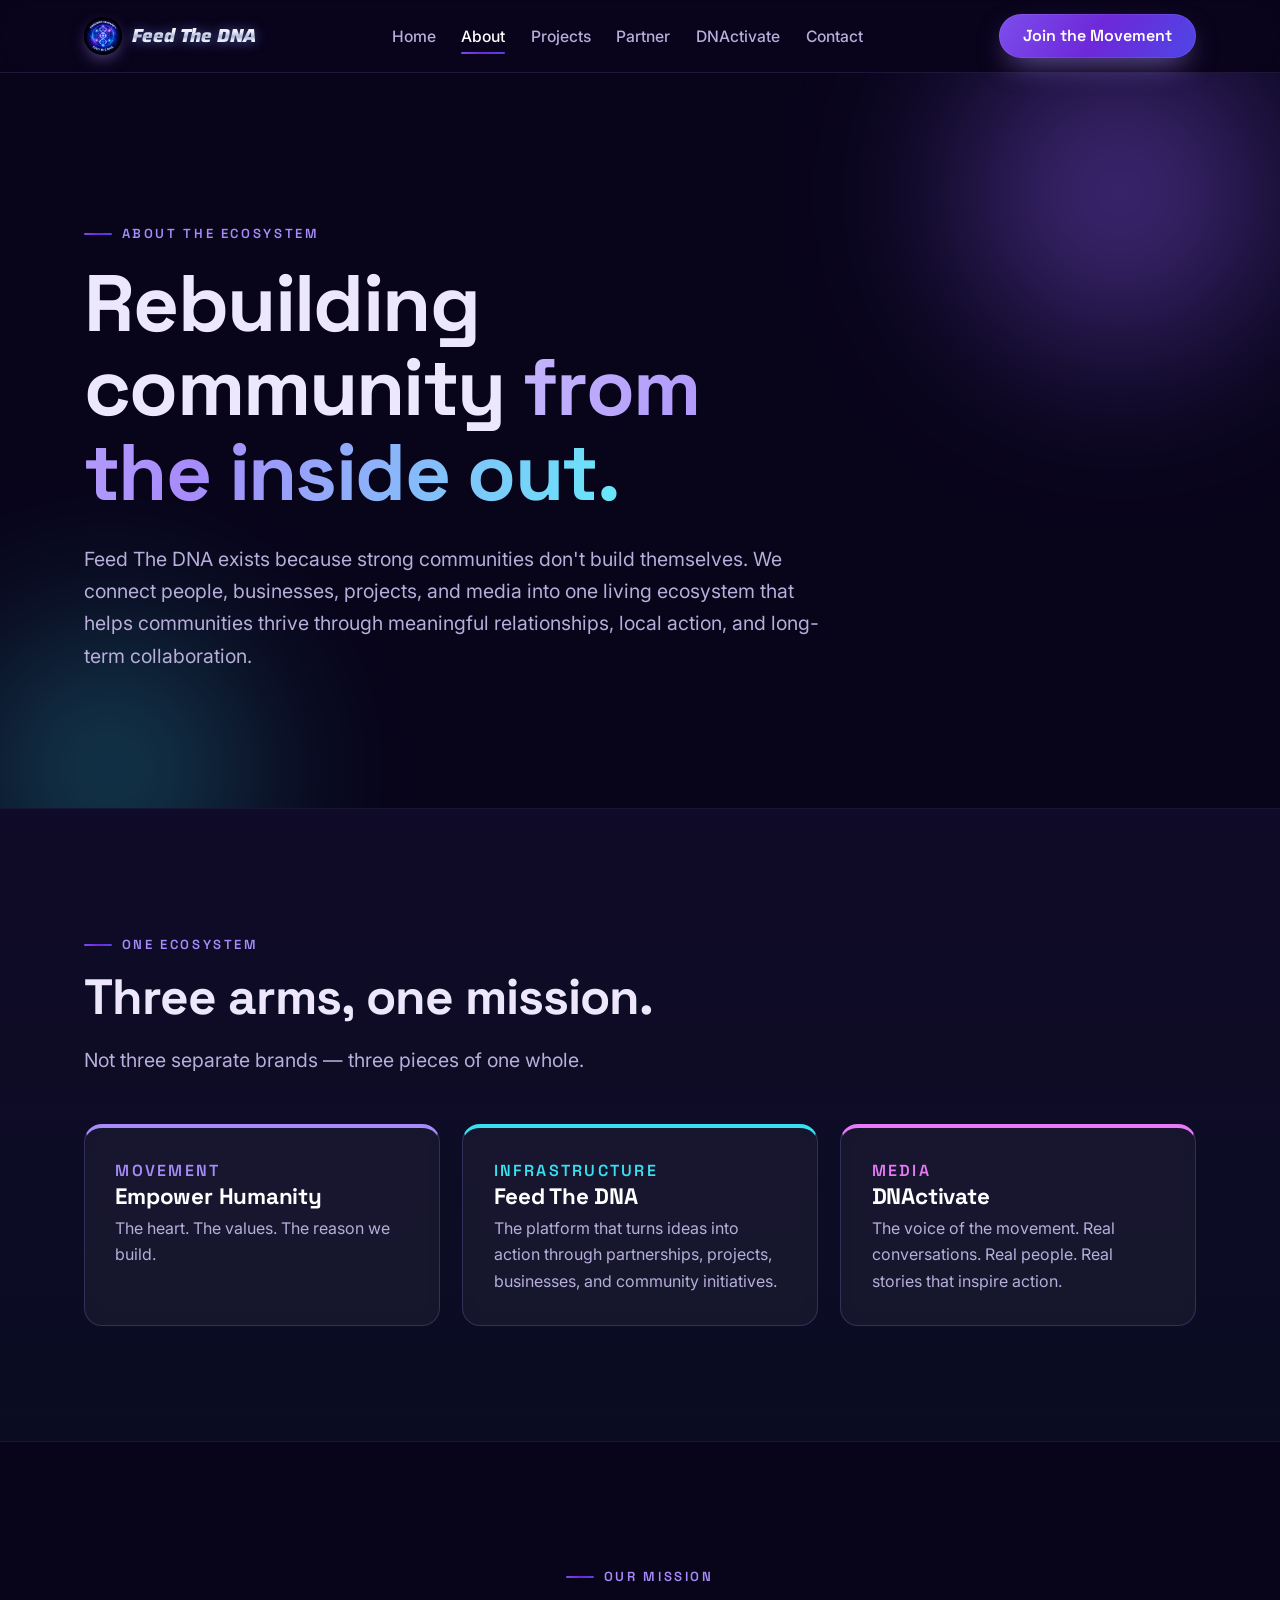
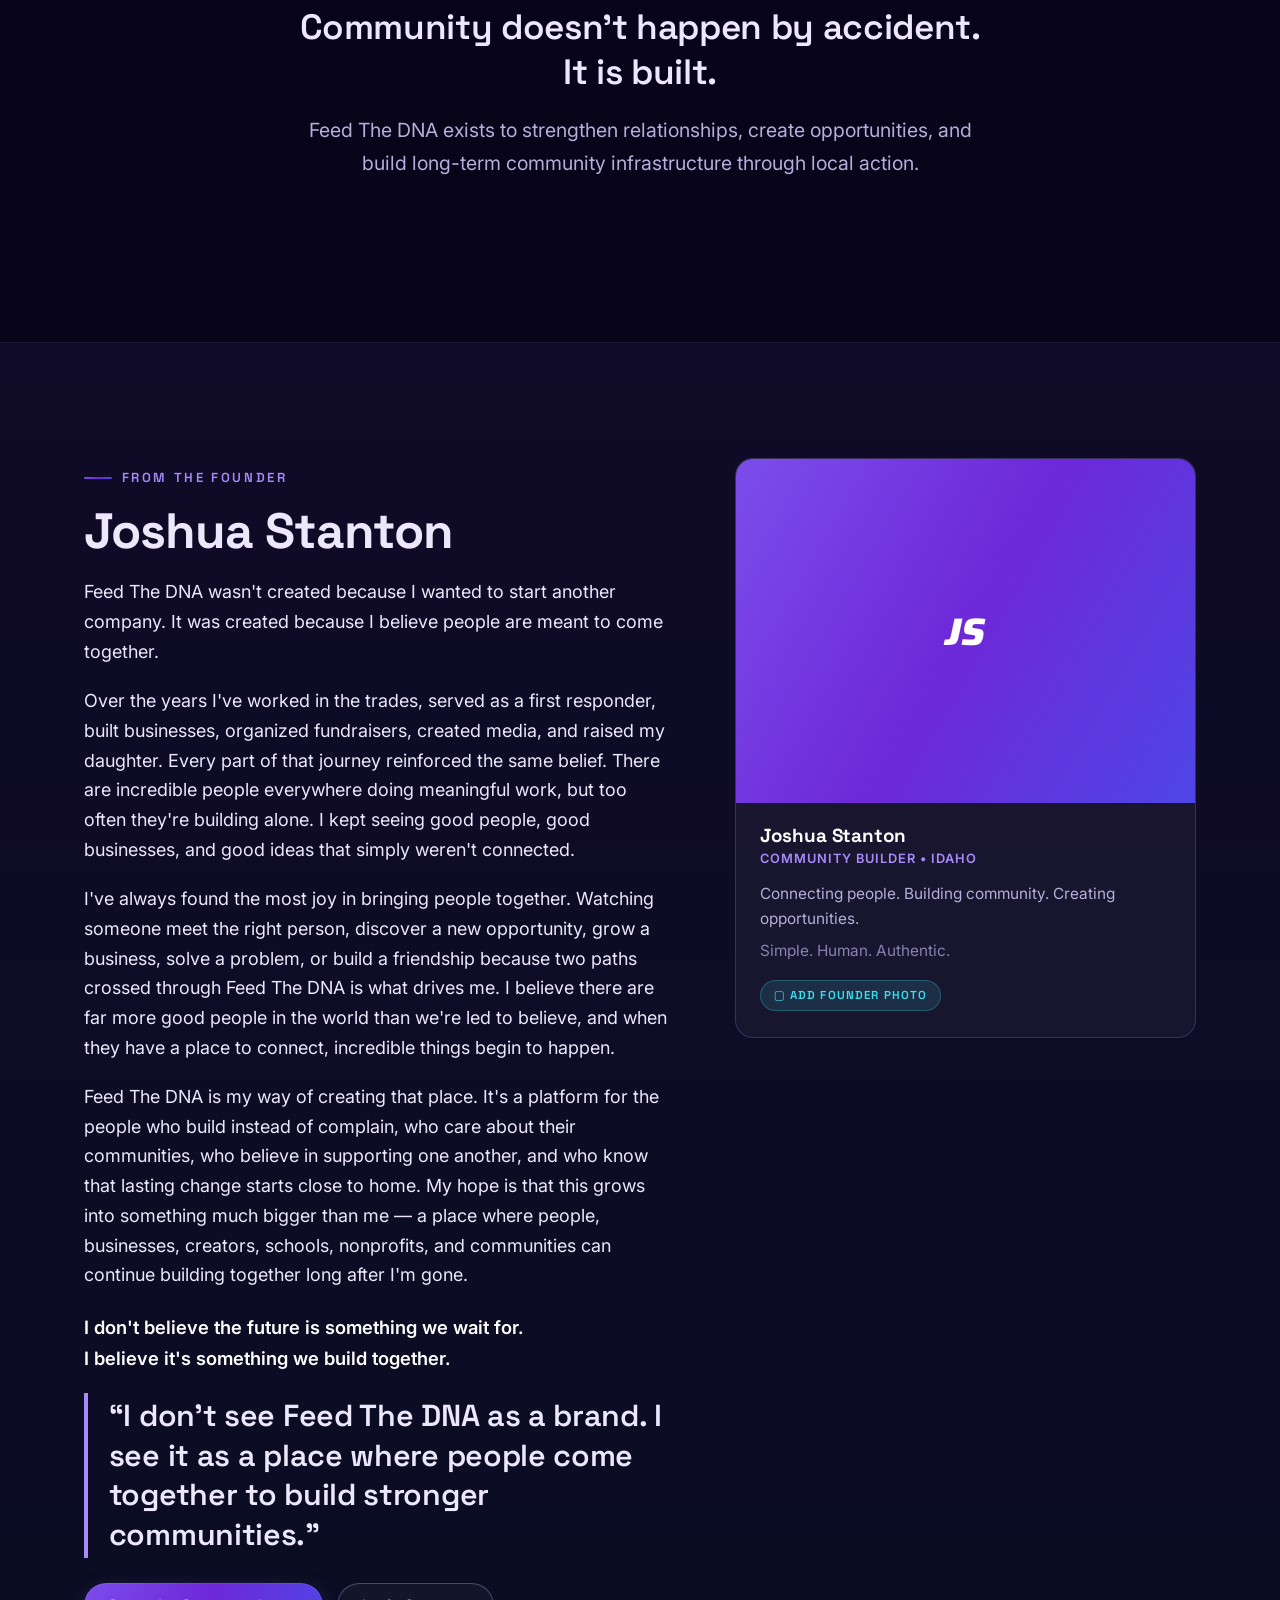
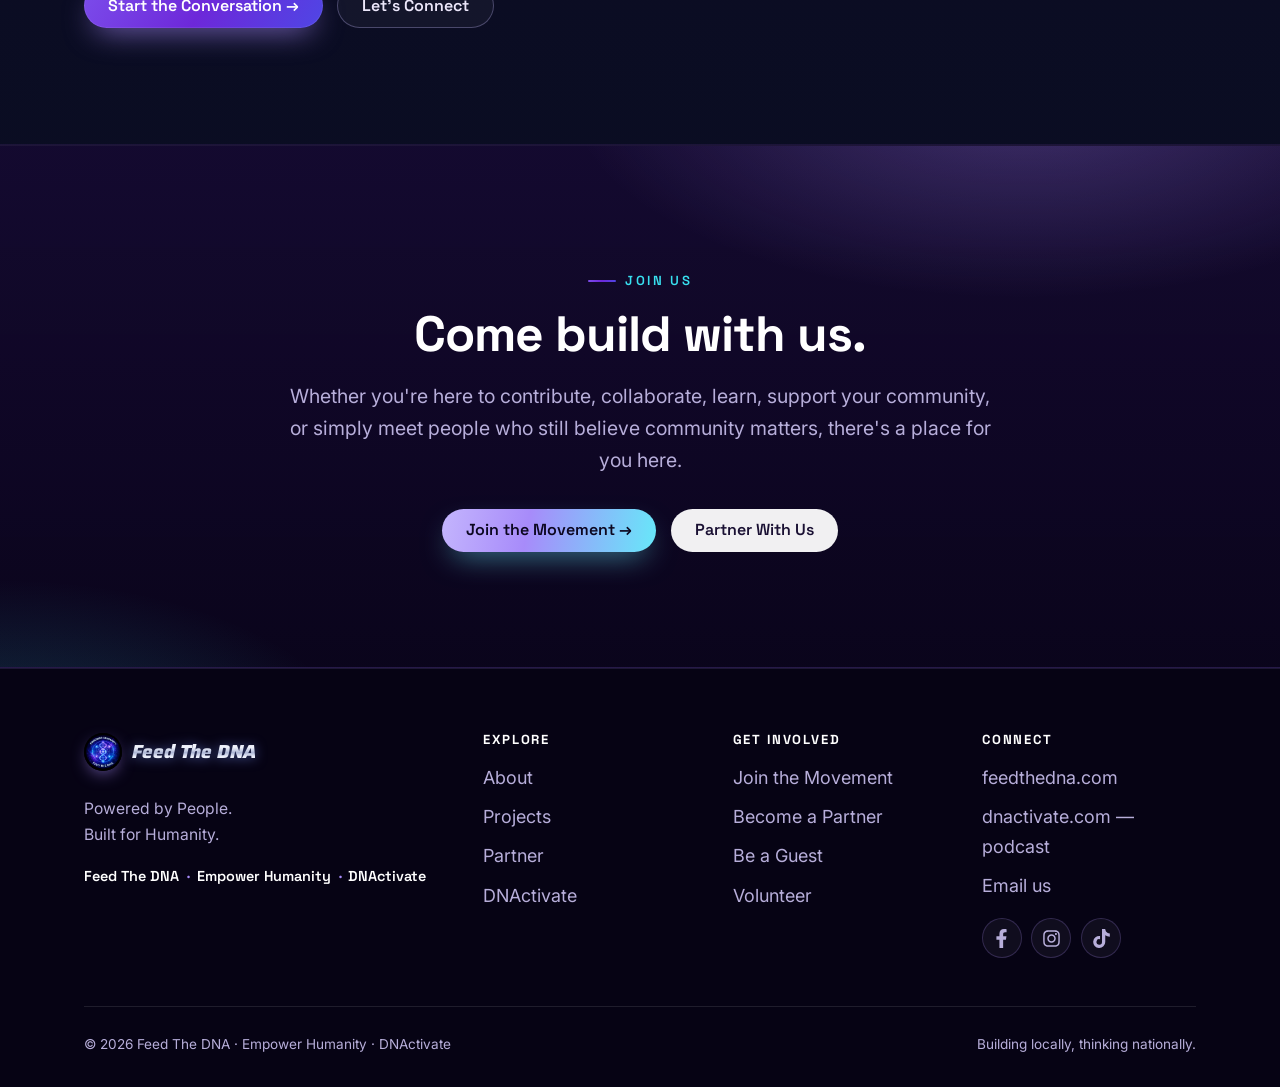
==== commit 31bbc0f0: "About page refinement: first-person founder letter + leaner, warmer copy Trust-first refinement pass" ====
--- a/about.html
+++ b/about.html
@@ -4,7 +4,7 @@
   <meta charset="UTF-8" />
   <meta name="viewport" content="width=device-width, initial-scale=1.0" />
   <title>About · The Movement, The Infrastructure, The Media | Feed The DNA</title>
-  <meta name="description" content="The story of Feed The DNA, Empower Humanity, and DNActivate — one human-first ecosystem rebuilding community from the inside out, founded by Idaho community architect Joshua Stanton." />
+  <meta name="description" content="The story of Feed The DNA, Empower Humanity, and DNActivate — one human-first ecosystem rebuilding community from the inside out, founded by Idaho community builder Joshua Stanton." />
   <meta name="keywords" content="Feed The DNA about, Empower Humanity, DNActivate, Joshua Stanton, Idaho community builder, community infrastructure, human potential, grassroots movement" />
   <link rel="preconnect" href="https://fonts.googleapis.com" />
   <link rel="preconnect" href="https://fonts.gstatic.com" crossorigin />
@@ -45,7 +45,7 @@
       <div class="container">
         <p class="eyebrow">About the ecosystem</p>
         <h1 style="max-width:14ch;">Rebuilding community <span class="text-gradient">from the inside out.</span></h1>
-        <p class="lead">Feed The DNA exists to rebuild community from the inside out &mdash; connecting local businesses, creators, families, schools, and organizations through human-first media, community projects, and sustainable systems of collective abundance.</p>
+        <p class="lead">Feed The DNA exists because strong communities don't build themselves. We connect people, businesses, projects, and media into one living ecosystem that helps communities thrive through meaningful relationships, local action, and long-term collaboration.</p>
       </div>
     </section>
 
@@ -55,24 +55,24 @@
         <div class="section-head reveal">
           <p class="eyebrow">One ecosystem</p>
           <h2>Three arms, one mission.</h2>
-          <p class="lead">Empower Humanity is the movement. Feed The DNA is the infrastructure. DNActivate is the media arm. Together, they're a single living system for human restoration.</p>
+          <p class="lead">Not three separate brands &mdash; three pieces of one whole.</p>
         </div>
 
         <div class="grid grid--3">
           <article class="card eco eco--movement reveal">
-            <p class="eco__tag">The movement</p>
+            <p class="eco__tag">Movement</p>
             <h3>Empower Humanity</h3>
-            <p>The emotional and philosophical umbrella. It represents the mission to rebuild community, restore human connection, support local people, and create abundance through cooperation. Human-first infrastructure for collective abundance.</p>
+            <p>The heart. The values. The reason we build.</p>
           </article>
           <article class="card eco eco--infra reveal">
-            <p class="eco__tag">The infrastructure</p>
+            <p class="eco__tag">Infrastructure</p>
             <h3>Feed The DNA</h3>
-            <p>The operating system of the movement. Community projects, local business partnerships, fundraising systems, coalition building, sponsorships, events, and education &mdash; connecting people into a working network of mutual support.</p>
+            <p>The platform that turns ideas into action through partnerships, projects, businesses, and community initiatives.</p>
           </article>
           <article class="card eco eco--media reveal">
-            <p class="eco__tag">The media arm</p>
+            <p class="eco__tag">Media</p>
             <h3>DNActivate</h3>
-            <p>The storytelling, podcast, interview, and documentary branch. It captures real humans &mdash; local businesses, creators, musicians, entrepreneurs, and community leaders building something meaningful.</p>
+            <p>The voice of the movement. Real conversations. Real people. Real stories that inspire action.</p>
           </article>
         </div>
       </div>
@@ -83,7 +83,8 @@
       <div class="container">
         <div class="section-head section-head--center reveal">
           <p class="eyebrow" style="justify-content:center;">Our mission</p>
-          <p class="callout" style="border:0; padding:0; text-align:center; font-size:clamp(1.5rem,3.2vw,2.2rem);">Community is not a concept. It is infrastructure. We do not just talk about change &mdash; we build systems for it.</p>
+          <p class="callout" style="border:0; padding:0; text-align:center; font-size:clamp(1.5rem,3.2vw,2.2rem);">Community doesn't happen by accident. It is built.</p>
+          <p class="lead" style="margin:1.2rem auto 0; max-width:60ch;">Feed The DNA exists to strengthen relationships, create opportunities, and build long-term community infrastructure through local action.</p>
         </div>
       </div>
     </section>
@@ -93,22 +94,26 @@
       <div class="container">
         <div class="hero__grid">
           <div class="reveal">
-            <p class="eyebrow">Founder · Community architect</p>
+            <p class="eyebrow">From the founder</p>
             <h2>Joshua Stanton</h2>
-            <p>Joshua is the founder of Feed The DNA, DNActivate, and the Empower Humanity movement. He's a creator, community builder, father, storyteller, and human-systems thinker based in Idaho.</p>
-            <p>His work centers on rebuilding trust, strengthening local communities, supporting small businesses, documenting real human stories, and creating systems that help people thrive. His background spans hands-on trade work, media creation, local organizing, community fundraising, podcasting, and business development &mdash; alongside lived experience that shaped a deep belief in human potential, redemption, service, and collective abundance.</p>
-            <p class="callout">He doesn't see Feed The DNA as a normal brand. He sees it as a living system for human restoration.</p>
+            <p>Feed The DNA wasn't created because I wanted to start another company. It was created because I believe people are meant to come together.</p>
+            <p>Over the years I've worked in the trades, served as a first responder, built businesses, organized fundraisers, created media, and raised my daughter. Every part of that journey reinforced the same belief. There are incredible people everywhere doing meaningful work, but too often they're building alone. I kept seeing good people, good businesses, and good ideas that simply weren't connected.</p>
+            <p>I've always found the most joy in bringing people together. Watching someone meet the right person, discover a new opportunity, grow a business, solve a problem, or build a friendship because two paths crossed through Feed The DNA is what drives me. I believe there are far more good people in the world than we're led to believe, and when they have a place to connect, incredible things begin to happen.</p>
+            <p>Feed The DNA is my way of creating that place. It's a platform for the people who build instead of complain, who care about their communities, who believe in supporting one another, and who know that lasting change starts close to home. My hope is that this grows into something much bigger than me &mdash; a place where people, businesses, creators, schools, nonprofits, and communities can continue building together long after I'm gone.</p>
+            <p style="font-weight:600; color:#fff; font-size:1.15rem; margin-top:1.4rem;">I don't believe the future is something we wait for.<br />I believe it's something we build together.</p>
+            <p class="callout">&ldquo;I don't see Feed The DNA as a brand. I see it as a place where people come together to build stronger communities.&rdquo;</p>
             <div class="cta-row" style="margin-top:1.6rem;">
               <a class="btn btn--primary" href="contact.html">Start the Conversation &rarr;</a>
-              <a class="btn btn--ghost" href="dnactivate.html">Book an Interview</a>
+              <a class="btn btn--ghost" href="contact.html">Let's Connect</a>
             </div>
           </div>
           <aside class="person reveal" style="align-self:start;">
             <div class="person__photo">JS</div>
             <div class="person__body">
               <h3 class="person__name">Joshua Stanton</h3>
-              <p class="person__role">Founder · Idaho</p>
-              <p class="person__bio">Creator, community builder, storyteller, and human-systems thinker.</p>
+              <p class="person__role">Community Builder • Idaho</p>
+              <p class="person__bio">Connecting people. Building community. Creating opportunities.</p>
+              <p class="person__bio" style="margin-top:.45rem; color:var(--ink-faint);">Simple. Human. Authentic.</p>
               <p style="margin:.9rem 0 0;"><span class="placeholder-note">▢ Add founder photo</span></p>
             </div>
           </aside>
@@ -121,8 +126,8 @@
       <div class="container">
         <div class="section-head section-head--center reveal" style="margin-bottom:2rem;">
           <p class="eyebrow" style="justify-content:center;">Join us</p>
-          <h2>There is a place for you inside this movement.</h2>
-          <p class="lead" style="margin-inline:auto;">Business owner, creator, sponsor, guest, volunteer, donor, school, nonprofit, or neighbor &mdash; come build with us.</p>
+          <h2>Come build with us.</h2>
+          <p class="lead" style="margin-inline:auto;">Whether you're here to contribute, collaborate, learn, support your community, or simply meet people who still believe community matters, there's a place for you here.</p>
         </div>
         <div class="cta-row reveal" style="justify-content:center;">
           <a class="btn btn--gold" href="contact.html">Join the Movement &rarr;</a>
@@ -137,7 +142,7 @@
       <div class="footer__grid">
         <div>
           <a class="brand" href="index.html"><span class="brand__mark" aria-hidden="true"><img src="assets/images/feedthedna-badge.png" alt="" /></span><span>Feed&nbsp;The&nbsp;DNA</span></a>
-          <p class="footer__tagline">Human-first infrastructure for collective abundance.</p>
+          <p class="footer__tagline">Powered by People.<br />Built for Humanity.</p>
           <div class="footer__brands"><span>Feed The DNA</span><span>Empower Humanity</span><span>DNActivate</span></div>
         </div>
         <div>
@@ -174,7 +179,7 @@
       </div>
       <div class="footer__bottom">
         <span>© <span data-year>2026</span> Feed The DNA · Empower Humanity · DNActivate</span>
-        <span>Powered by people. Built for humanity.</span>
+        <span>Building locally, thinking nationally.</span>
       </div>
     </div>
   </footer>
--- a/css/styles.css
+++ b/css/styles.css
@@ -294,8 +294,18 @@
     radial-gradient(680px 460px at 24% 26%, rgba(53,187,255,.5), transparent 62%),
     radial-gradient(620px 460px at 80% 74%, rgba(255,138,42,.42), transparent 64%);
 }
-/* On very narrow/portrait screens, letterbox the full banner instead of hard-cropping the sides */
-@media (max-aspect-ratio: 3/4) { .hero--photo { background-size: contain; background-color: var(--bg-0); } }
+/* Narrow / portrait: stack the banner ABOVE the copy instead of overlaying it.
+   The banners carry baked-in wordmarks, so text laid over the letterboxed image collides. */
+@media (max-aspect-ratio: 3/4) {
+  .hero--photo {
+    display: block;
+    min-height: 0;
+    padding: calc(66.7vw + 1.25rem) 0 clamp(40px, 9vw, 72px); /* clear the banner; 66.7vw ≈ its height at 3:2 */
+    background-size: 100% auto;        /* full-width banner at its natural height */
+    background-position: top center;
+    background-color: var(--bg-0);
+  }
+}
 .hero--photo .container { position: relative; z-index: 2; text-align: center; }
 .hero--photo .lead { margin-inline: auto; }
 .hero--photo .hero__actions { justify-content: center; margin-top: 1.6rem; }
@@ -420,6 +430,11 @@
 .form select option { color: #16102b; }
 .form input:focus, .form textarea:focus, .form select:focus { outline: none; border-color: var(--accent); box-shadow: 0 0 0 3px rgba(167,139,250,.2); }
 .form textarea { min-height: 150px; resize: vertical; }
+.form button[disabled] { opacity: .6; cursor: progress; }
+.form__status { margin: 0; font-weight: 500; min-height: 1.2em; color: var(--ink-soft); }
+.form__status:empty { display: none; }
+.form__status.is-ok { color: #5BE6A8; }
+.form__status.is-err { color: #FF8E8E; }
 
 /* ---- Contact details --------------------------------------------------- */
 .contact-list { list-style: none; margin: 0; padding: 0; display: grid; gap: 1.3rem; }
@@ -471,7 +486,6 @@
   .form .row { grid-template-columns: 1fr; }
   .footer__grid { grid-template-columns: 1fr 1fr; }
   .hero__stats { gap: 1.5rem; }
-  .hero--photo { min-height: 78vh; }
 }
 @media (max-width: 460px) { .footer__grid { grid-template-columns: 1fr; } }
 
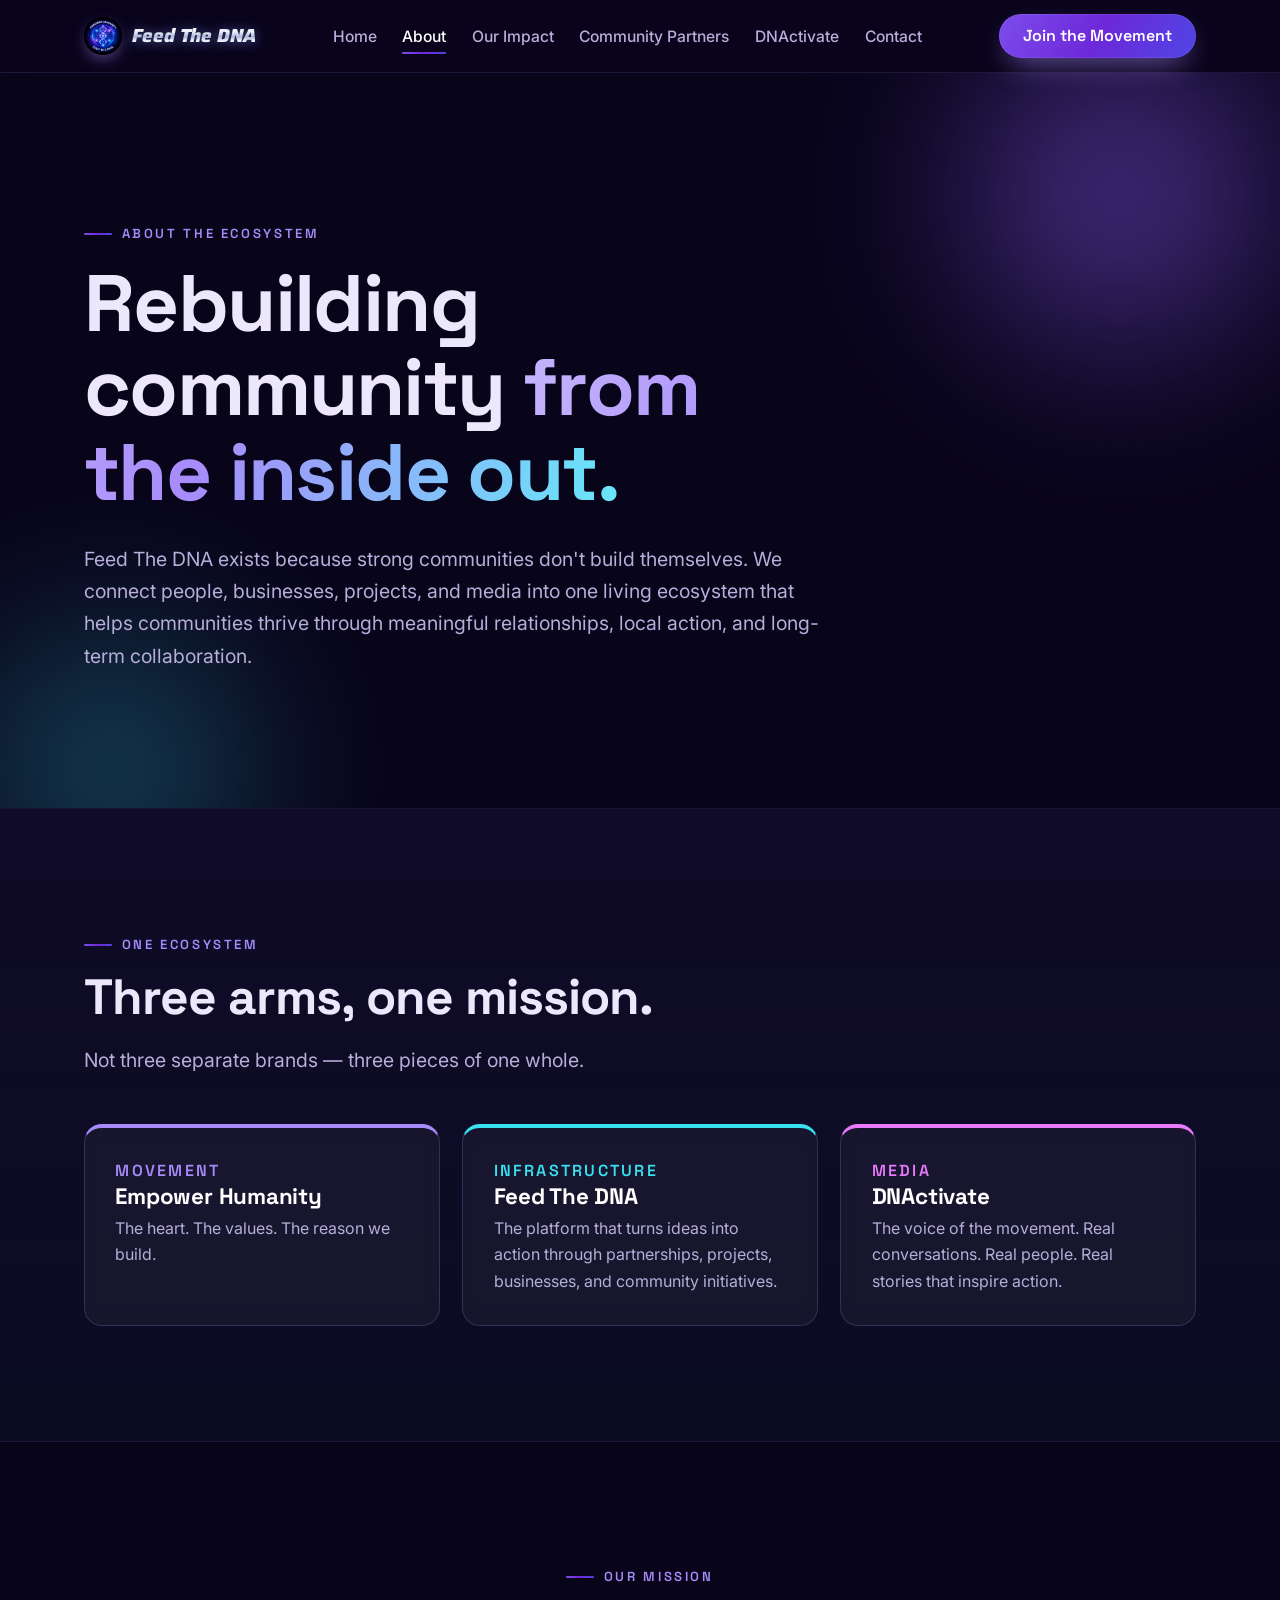
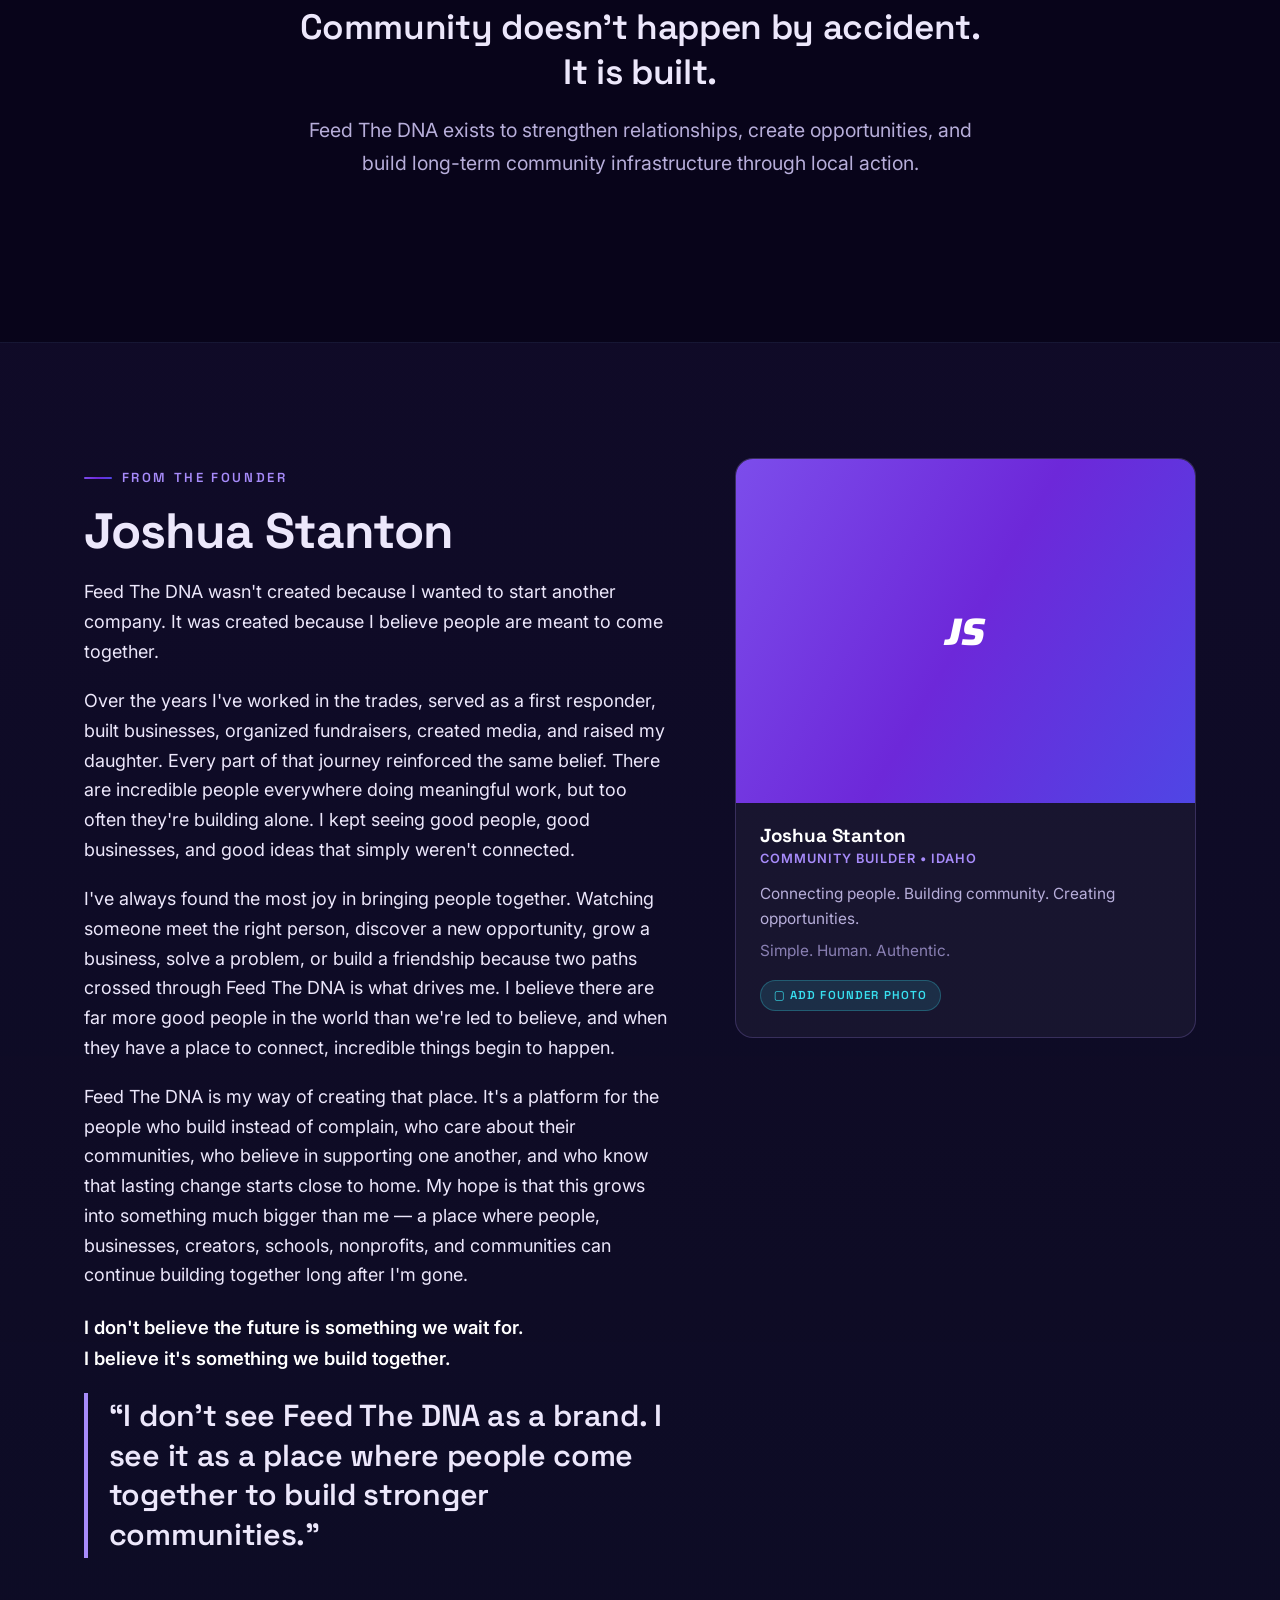
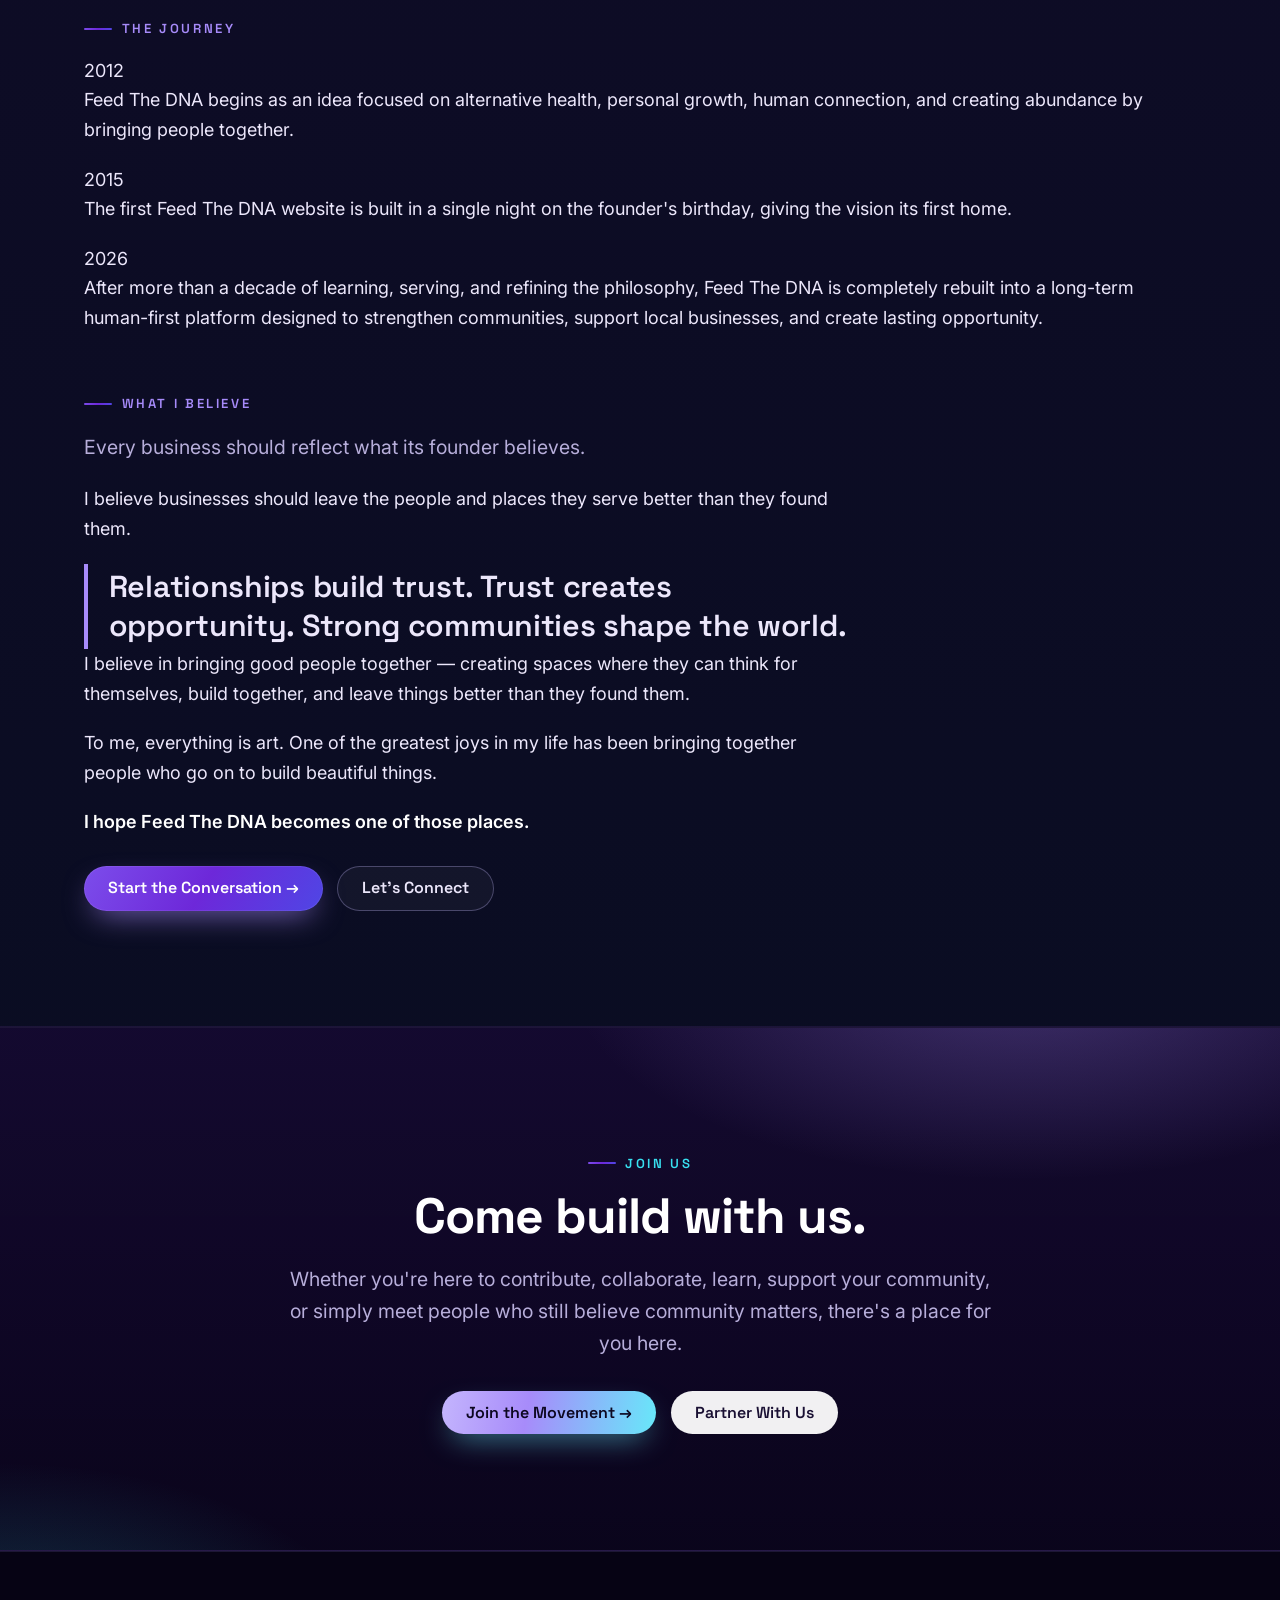
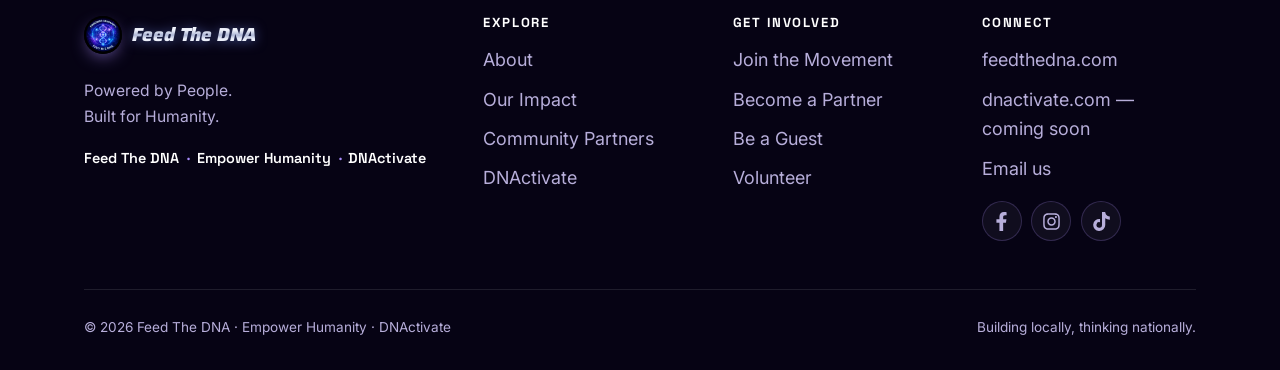
==== commit 7f0c80f4: "Footer sync + dnactivate.com "coming soon" - Footer "Explore" relabeled to match the nav site-wide: " ====
--- a/about.html
+++ b/about.html
@@ -3,6 +3,13 @@
 <head>
   <meta charset="UTF-8" />
   <meta name="viewport" content="width=device-width, initial-scale=1.0" />
+  <!-- Google Tag Manager -->
+  <script>(function(w,d,s,l,i){w[l]=w[l]||[];w[l].push({'gtm.start':
+  new Date().getTime(),event:'gtm.js'});var f=d.getElementsByTagName(s)[0],
+  j=d.createElement(s),dl=l!='dataLayer'?'&l='+l:'';j.async=true;j.src=
+  'https://www.googletagmanager.com/gtm.js?id='+i+dl;f.parentNode.insertBefore(j,f);
+  })(window,document,'script','dataLayer','GTM-PCZTRQVF');</script>
+  <!-- End Google Tag Manager -->
   <title>About · The Movement, The Infrastructure, The Media | Feed The DNA</title>
   <meta name="description" content="The story of Feed The DNA, Empower Humanity, and DNActivate — one human-first ecosystem rebuilding community from the inside out, founded by Idaho community builder Joshua Stanton." />
   <meta name="keywords" content="Feed The DNA about, Empower Humanity, DNActivate, Joshua Stanton, Idaho community builder, community infrastructure, human potential, grassroots movement" />
@@ -13,6 +20,10 @@
   <link rel="stylesheet" href="css/styles.css" />
 </head>
 <body>
+  <!-- Google Tag Manager (noscript) -->
+  <noscript><iframe src="https://www.googletagmanager.com/ns.html?id=GTM-PCZTRQVF"
+  height="0" width="0" style="display:none;visibility:hidden"></iframe></noscript>
+  <!-- End Google Tag Manager (noscript) -->
 
   <header class="nav">
     <div class="container nav__inner">
@@ -24,8 +35,8 @@
         <ul class="nav__links">
           <li><a href="index.html">Home</a></li>
           <li><a href="about.html" aria-current="page">About</a></li>
-          <li><a href="projects.html">Projects</a></li>
-          <li><a href="partner.html">Partner</a></li>
+          <li><a href="projects.html">Our Impact</a></li>
+          <li><a href="partner.html">Community Partners</a></li>
           <li><a href="dnactivate.html">DNActivate</a></li>
           <li><a href="contact.html">Contact</a></li>
         </ul>
@@ -102,10 +113,6 @@
             <p>Feed The DNA is my way of creating that place. It's a platform for the people who build instead of complain, who care about their communities, who believe in supporting one another, and who know that lasting change starts close to home. My hope is that this grows into something much bigger than me &mdash; a place where people, businesses, creators, schools, nonprofits, and communities can continue building together long after I'm gone.</p>
             <p style="font-weight:600; color:#fff; font-size:1.15rem; margin-top:1.4rem;">I don't believe the future is something we wait for.<br />I believe it's something we build together.</p>
             <p class="callout">&ldquo;I don't see Feed The DNA as a brand. I see it as a place where people come together to build stronger communities.&rdquo;</p>
-            <div class="cta-row" style="margin-top:1.6rem;">
-              <a class="btn btn--primary" href="contact.html">Start the Conversation &rarr;</a>
-              <a class="btn btn--ghost" href="contact.html">Let's Connect</a>
-            </div>
           </div>
           <aside class="person reveal" style="align-self:start;">
             <div class="person__photo">JS</div>
@@ -118,6 +125,40 @@
             </div>
           </aside>
         </div>
+
+        <!-- The journey -->
+        <div class="reveal" style="margin-top:3.2rem;">
+          <p class="eyebrow">The journey</p>
+          <div class="timeline">
+            <div class="timeline__item">
+              <div class="timeline__year">2012</div>
+              <p>Feed The DNA begins as an idea focused on alternative health, personal growth, human connection, and creating abundance by bringing people together.</p>
+            </div>
+            <div class="timeline__item">
+              <div class="timeline__year">2015</div>
+              <p>The first Feed The DNA website is built in a single night on the founder's birthday, giving the vision its first home.</p>
+            </div>
+            <div class="timeline__item">
+              <div class="timeline__year">2026</div>
+              <p>After more than a decade of learning, serving, and refining the philosophy, Feed The DNA is completely rebuilt into a long-term human-first platform designed to strengthen communities, support local businesses, and create lasting opportunity.</p>
+            </div>
+          </div>
+        </div>
+
+        <!-- Founder philosophy -->
+        <div class="reveal" style="max-width:70ch; margin-top:3.2rem;">
+          <p class="eyebrow">What I believe</p>
+          <p class="lead">Every business should reflect what its founder believes.</p>
+          <p>I believe businesses should leave the people and places they serve better than they found them.</p>
+          <p class="callout">Relationships build trust. Trust creates opportunity. Strong communities shape the world.</p>
+          <p>I believe in bringing good people together &mdash; creating spaces where they can think for themselves, build together, and leave things better than they found them.</p>
+          <p>To me, everything is art. One of the greatest joys in my life has been bringing together people who go on to build beautiful things.</p>
+          <p style="font-weight:600; color:#fff;">I hope Feed The DNA becomes one of those places.</p>
+          <div class="cta-row" style="margin-top:1.8rem;">
+            <a class="btn btn--primary" href="contact.html">Start the Conversation &rarr;</a>
+            <a class="btn btn--ghost" href="contact.html">Let's Connect</a>
+          </div>
+        </div>
       </div>
     </section>
 
@@ -149,8 +190,8 @@
           <h4>Explore</h4>
           <ul>
             <li><a href="about.html">About</a></li>
-            <li><a href="projects.html">Projects</a></li>
-            <li><a href="partner.html">Partner</a></li>
+            <li><a href="projects.html">Our Impact</a></li>
+            <li><a href="partner.html">Community Partners</a></li>
             <li><a href="dnactivate.html">DNActivate</a></li>
           </ul>
         </div>
@@ -167,7 +208,7 @@
           <h4>Connect</h4>
           <ul>
             <li><a href="https://www.feedthedna.com" target="_blank" rel="noopener">feedthedna.com</a></li>
-            <li><a href="https://www.dnactivate.com" target="_blank" rel="noopener">dnactivate.com &mdash; podcast</a></li>
+            <li><a href="https://www.dnactivate.com" target="_blank" rel="noopener">dnactivate.com &mdash; coming soon</a></li>
             <li><a href="contact.html">Email us</a></li>
           </ul>
           <div class="socials">
--- a/css/styles.css
+++ b/css/styles.css
@@ -402,6 +402,17 @@
 
 /* Placeholder marker */
 .placeholder-note { display: inline-flex; align-items: center; gap: .5rem; font-family: var(--font-display); font-weight: 600; font-size: .72rem; letter-spacing: .1em; text-transform: uppercase; color: var(--accent-2); background: color-mix(in srgb, var(--accent-2) 12%, transparent); border: 1px solid color-mix(in srgb, var(--accent-2) 26%, transparent); border-radius: 999px; padding: .3rem .8rem; }
+
+/* ---- Future initiatives — compact "planned" cards, ready to activate ---- */
+.future-grid { display: grid; grid-template-columns: repeat(auto-fill, minmax(232px, 1fr)); gap: 1rem; }
+.card--future { display: flex; align-items: center; justify-content: space-between; gap: 1rem; padding: 1.15rem 1.35rem; }
+.card--future h3 { margin: 0; font-size: 1.02rem; }
+.status-badge { font-family: var(--font-display); font-weight: 600; font-size: .64rem; letter-spacing: .12em; text-transform: uppercase; color: var(--ink-faint); border: 1px solid var(--panel-brd); border-radius: 999px; padding: .3rem .65rem; white-space: nowrap; flex: none; }
+
+/* ---- Community impact in action — campaign cards (structure ready) ------ */
+.campaign { padding: 0; overflow: hidden; }
+.campaign__media { aspect-ratio: 16 / 9; display: grid; place-items: center; background: var(--grad-soft); border-bottom: 1px solid var(--panel-brd); }
+.campaign__body { padding: 1.55rem 1.7rem 1.75rem; }
 
 /* ---- Dark band --------------------------------------------------------- */
 .band { background: linear-gradient(180deg, rgba(22,10,51,.85), rgba(10,5,28,.92)); color: var(--ink); position: relative; overflow: hidden; border-block: 1px solid rgba(168,140,255,.12); }
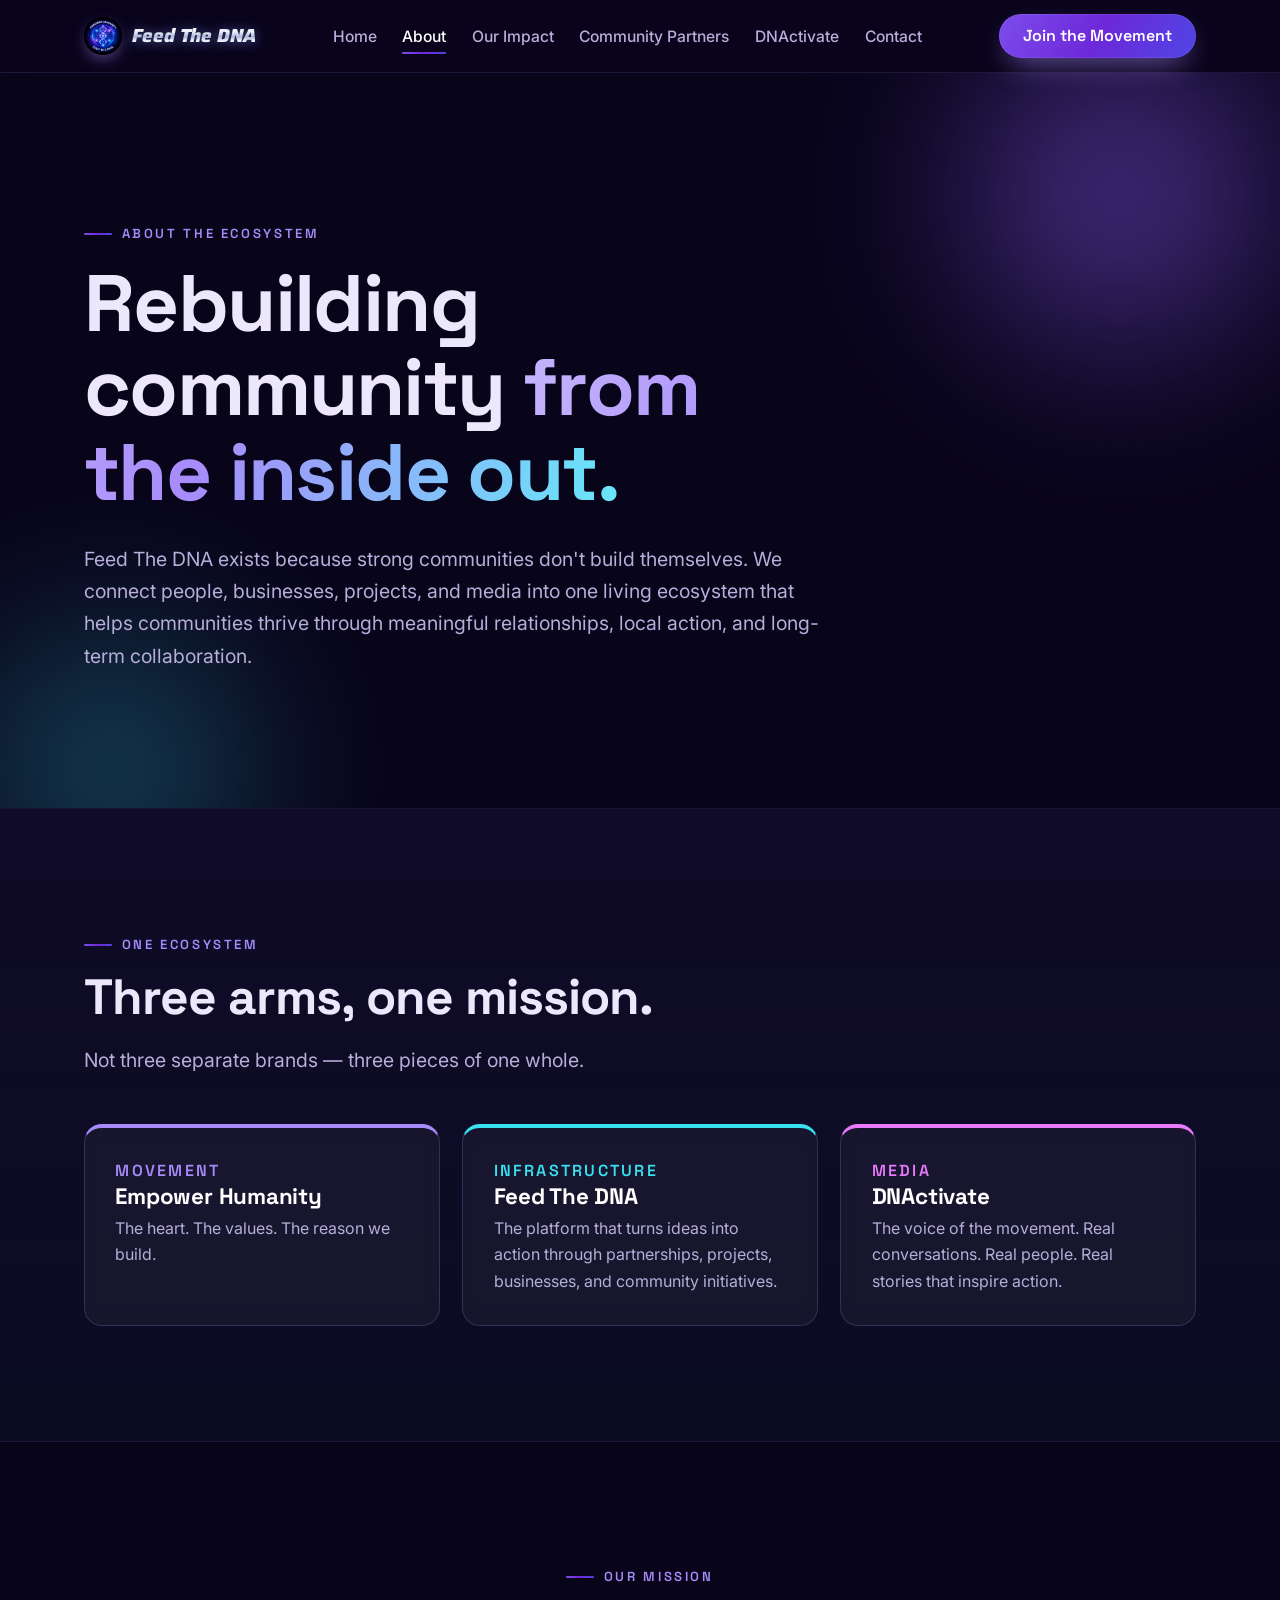
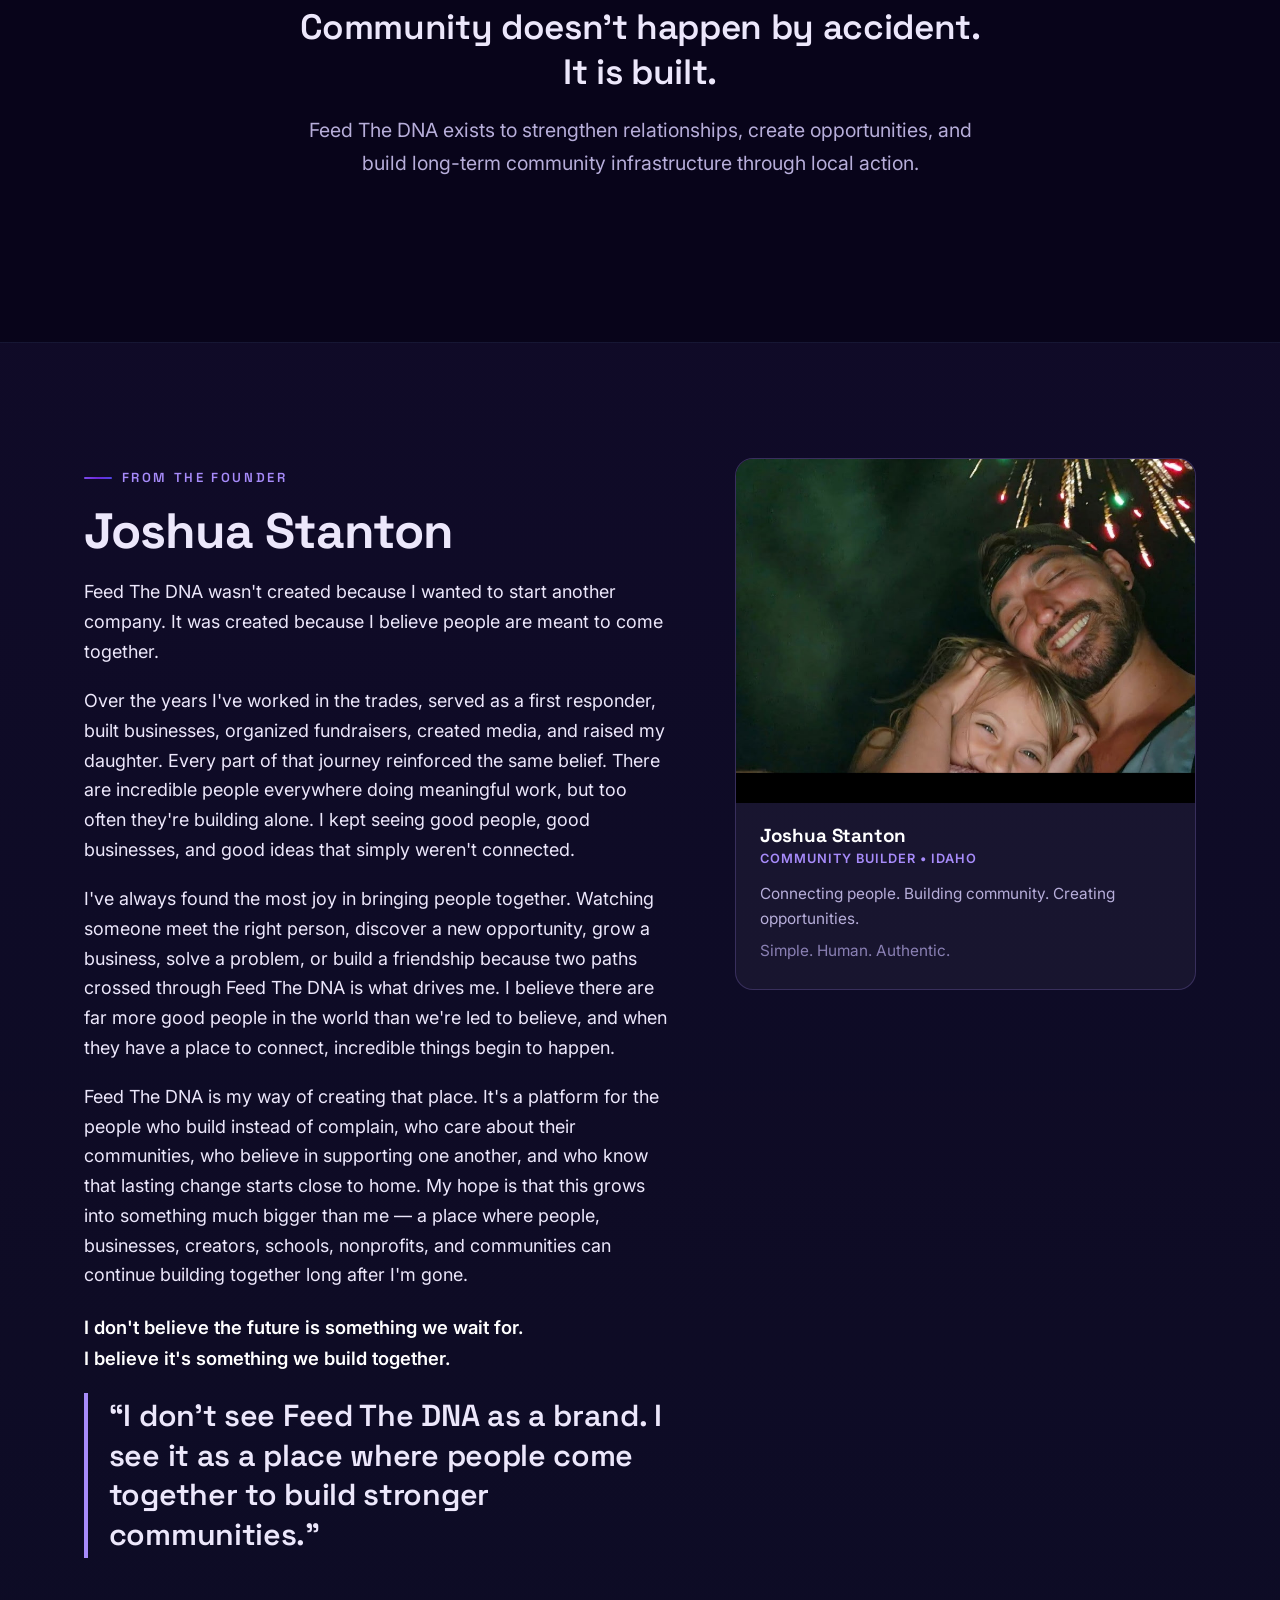
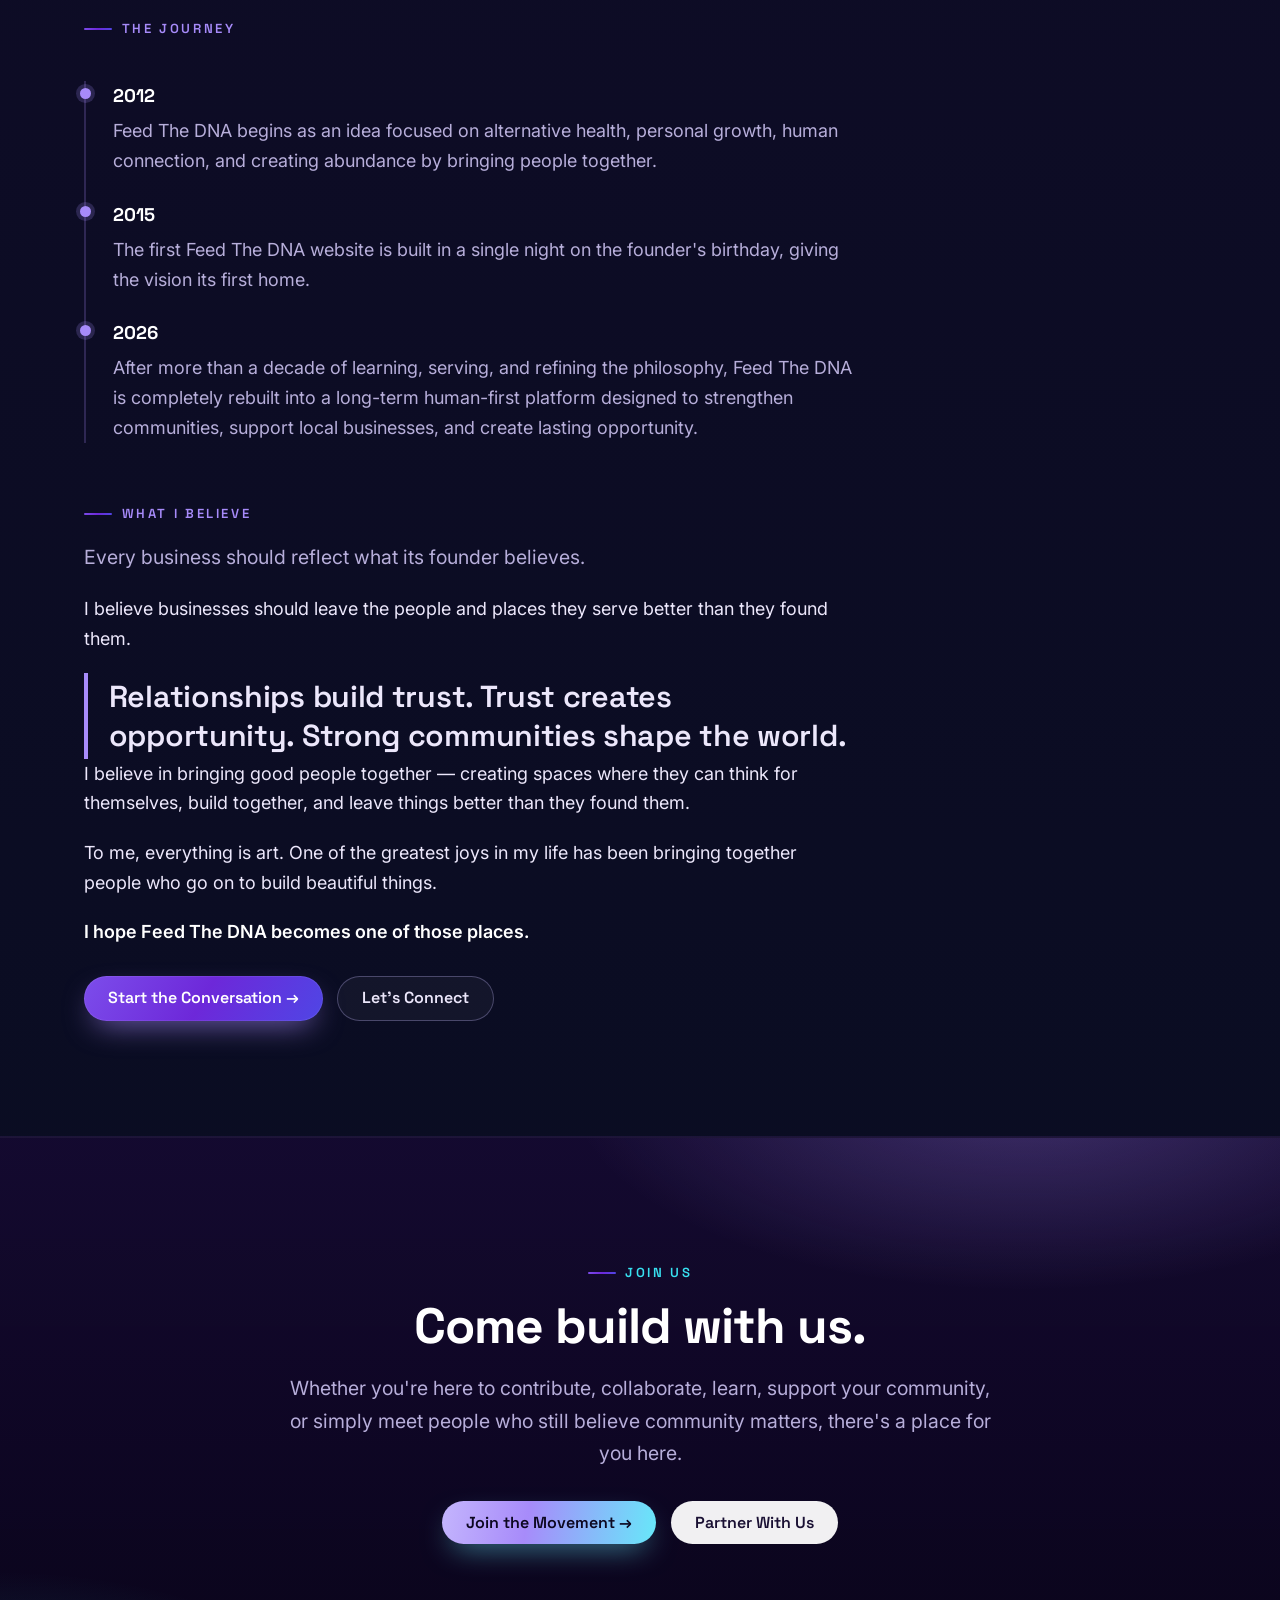
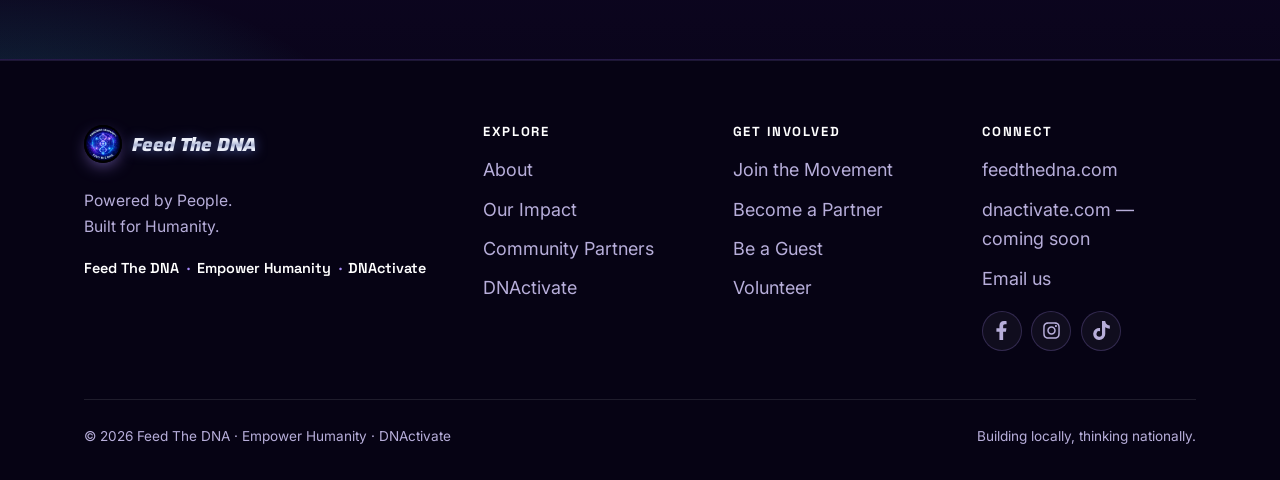
==== commit f35dd109: "About: real founder photo in place of the JS monogram - Add assets/images/joshua-stanton.jpg (normal" ====
--- a/about.html
+++ b/about.html
@@ -115,13 +115,12 @@
             <p class="callout">&ldquo;I don't see Feed The DNA as a brand. I see it as a place where people come together to build stronger communities.&rdquo;</p>
           </div>
           <aside class="person reveal" style="align-self:start;">
-            <div class="person__photo">JS</div>
+            <div class="person__photo"><img src="assets/images/joshua-stanton.jpg" alt="Joshua Stanton" /></div>
             <div class="person__body">
               <h3 class="person__name">Joshua Stanton</h3>
               <p class="person__role">Community Builder • Idaho</p>
               <p class="person__bio">Connecting people. Building community. Creating opportunities.</p>
               <p class="person__bio" style="margin-top:.45rem; color:var(--ink-faint);">Simple. Human. Authentic.</p>
-              <p style="margin:.9rem 0 0;"><span class="placeholder-note">▢ Add founder photo</span></p>
             </div>
           </aside>
         </div>
--- a/css/styles.css
+++ b/css/styles.css
@@ -294,13 +294,15 @@
     radial-gradient(680px 460px at 24% 26%, rgba(53,187,255,.5), transparent 62%),
     radial-gradient(620px 460px at 80% 74%, rgba(255,138,42,.42), transparent 64%);
 }
-/* Narrow / portrait: stack the banner ABOVE the copy instead of overlaying it.
-   The banners carry baked-in wordmarks, so text laid over the letterboxed image collides. */
-@media (max-aspect-ratio: 3/4) {
+/* When the window is NARROWER than the banner (aspect < 3:2, the banner's own
+   aspect), stack the banner ABOVE the copy instead of overlaying it. With cover,
+   a narrower window fills the height and locks the baked-in wordmark to center,
+   so overlaid text collides — stacking shows the full banner cleanly, copy below. */
+@media (max-aspect-ratio: 3/2) {
   .hero--photo {
     display: block;
     min-height: 0;
-    padding: calc(66.7vw + 1.25rem) 0 clamp(40px, 9vw, 72px); /* clear the banner; 66.7vw ≈ its height at 3:2 */
+    padding: calc(66.7vw + 2.75rem) 0 clamp(40px, 9vw, 72px); /* clear the banner + breathing room below the wordmark; 66.7vw = its full-width height at 3:2 */
     background-size: 100% auto;        /* full-width banner at its natural height */
     background-position: top center;
     background-color: var(--bg-0);
@@ -319,6 +321,29 @@
   background-image:
     linear-gradient(180deg, rgba(4,7,22,.30) 0%, rgba(4,7,22,.04) 38%, rgba(4,7,22,.58) 74%, rgba(4,7,22,.97) 100%),
     url('../assets/images/dnactivate.png');
+}
+/* DNActivate's three-line subtitle. Size it off viewport HEIGHT so it stays
+   compact on short/wide screens (clearing the banner's baked-in wordmark) yet
+   grows large and readable on tall 4K displays. */
+.wordmark--dna { font-size: clamp(1.45rem, 3.5vh, 2.55rem); }
+/* When the window is at least as wide as the banner (aspect >= 3:2), it overlays:
+   lift the baked-in wordmark into the upper band so the copy below never collides. */
+@media (min-aspect-ratio: 3/2) {
+  .hero--dnactivate { background-position: center 70%; }
+}
+/* Narrow landscape (narrower than the banner but not portrait): instead of the
+   stacked treatment, size the hero to the banner's own 3:2 so the full banner
+   shows uncropped, and overlay the copy on the lower art — no crop, no dead gap. */
+@media (min-aspect-ratio: 3/4) and (max-aspect-ratio: 3/2) {
+  .hero--dnactivate {
+    display: flex;
+    aspect-ratio: 3 / 2;
+    min-height: 0;
+    padding: clamp(40px, 6vh, 110px) 0 clamp(34px, 5vh, 80px);
+    background-size: cover;
+    background-position: center;
+    background-color: transparent;
+  }
 }
 
 /* Glass info card (used in two-col heroes) */
@@ -385,6 +410,7 @@
 .person { background: var(--panel); border: 1px solid var(--panel-brd); border-radius: var(--radius); overflow: hidden; transition: transform .3s var(--ease), box-shadow .3s var(--ease); }
 .person:hover { transform: translateY(-4px); box-shadow: var(--shadow-soft); }
 .person__photo { aspect-ratio: 4 / 3; background: var(--grad-primary); display: grid; place-items: center; color: #fff; font-family: var(--font-chrome); font-style: italic; font-weight: 800; font-size: 2.4rem; }
+.person__photo img { width: 100%; height: 100%; object-fit: cover; }
 .person__body { padding: 1.4rem 1.5rem 1.6rem; }
 .person__name { font-family: var(--font-display); font-weight: 700; font-size: 1.18rem; margin: 0 0 .15rem; color: #fff; }
 .person__role { color: var(--accent); font-size: .8rem; font-weight: 600; letter-spacing: .08em; text-transform: uppercase; margin-bottom: .7rem; }
@@ -413,6 +439,13 @@
 .campaign { padding: 0; overflow: hidden; }
 .campaign__media { aspect-ratio: 16 / 9; display: grid; place-items: center; background: var(--grad-soft); border-bottom: 1px solid var(--panel-brd); }
 .campaign__body { padding: 1.55rem 1.7rem 1.75rem; }
+
+/* ---- Founder timeline -------------------------------------------------- */
+.timeline { display: grid; gap: 1.5rem; margin: 1.6rem 0 0; padding-left: 1.7rem; border-left: 2px solid var(--panel-brd); max-width: 70ch; }
+.timeline__item { position: relative; }
+.timeline__item::before { content: ""; position: absolute; left: calc(-1.7rem - 6px); top: .4rem; width: 11px; height: 11px; border-radius: 50%; background: var(--accent); box-shadow: 0 0 0 4px color-mix(in srgb, var(--accent) 20%, transparent); }
+.timeline__year { font-family: var(--font-display); font-weight: 700; color: #fff; font-size: 1.15rem; margin-bottom: .3rem; }
+.timeline p { color: var(--ink-soft); margin: 0; }
 
 /* ---- Dark band --------------------------------------------------------- */
 .band { background: linear-gradient(180deg, rgba(22,10,51,.85), rgba(10,5,28,.92)); color: var(--ink); position: relative; overflow: hidden; border-block: 1px solid rgba(168,140,255,.12); }
